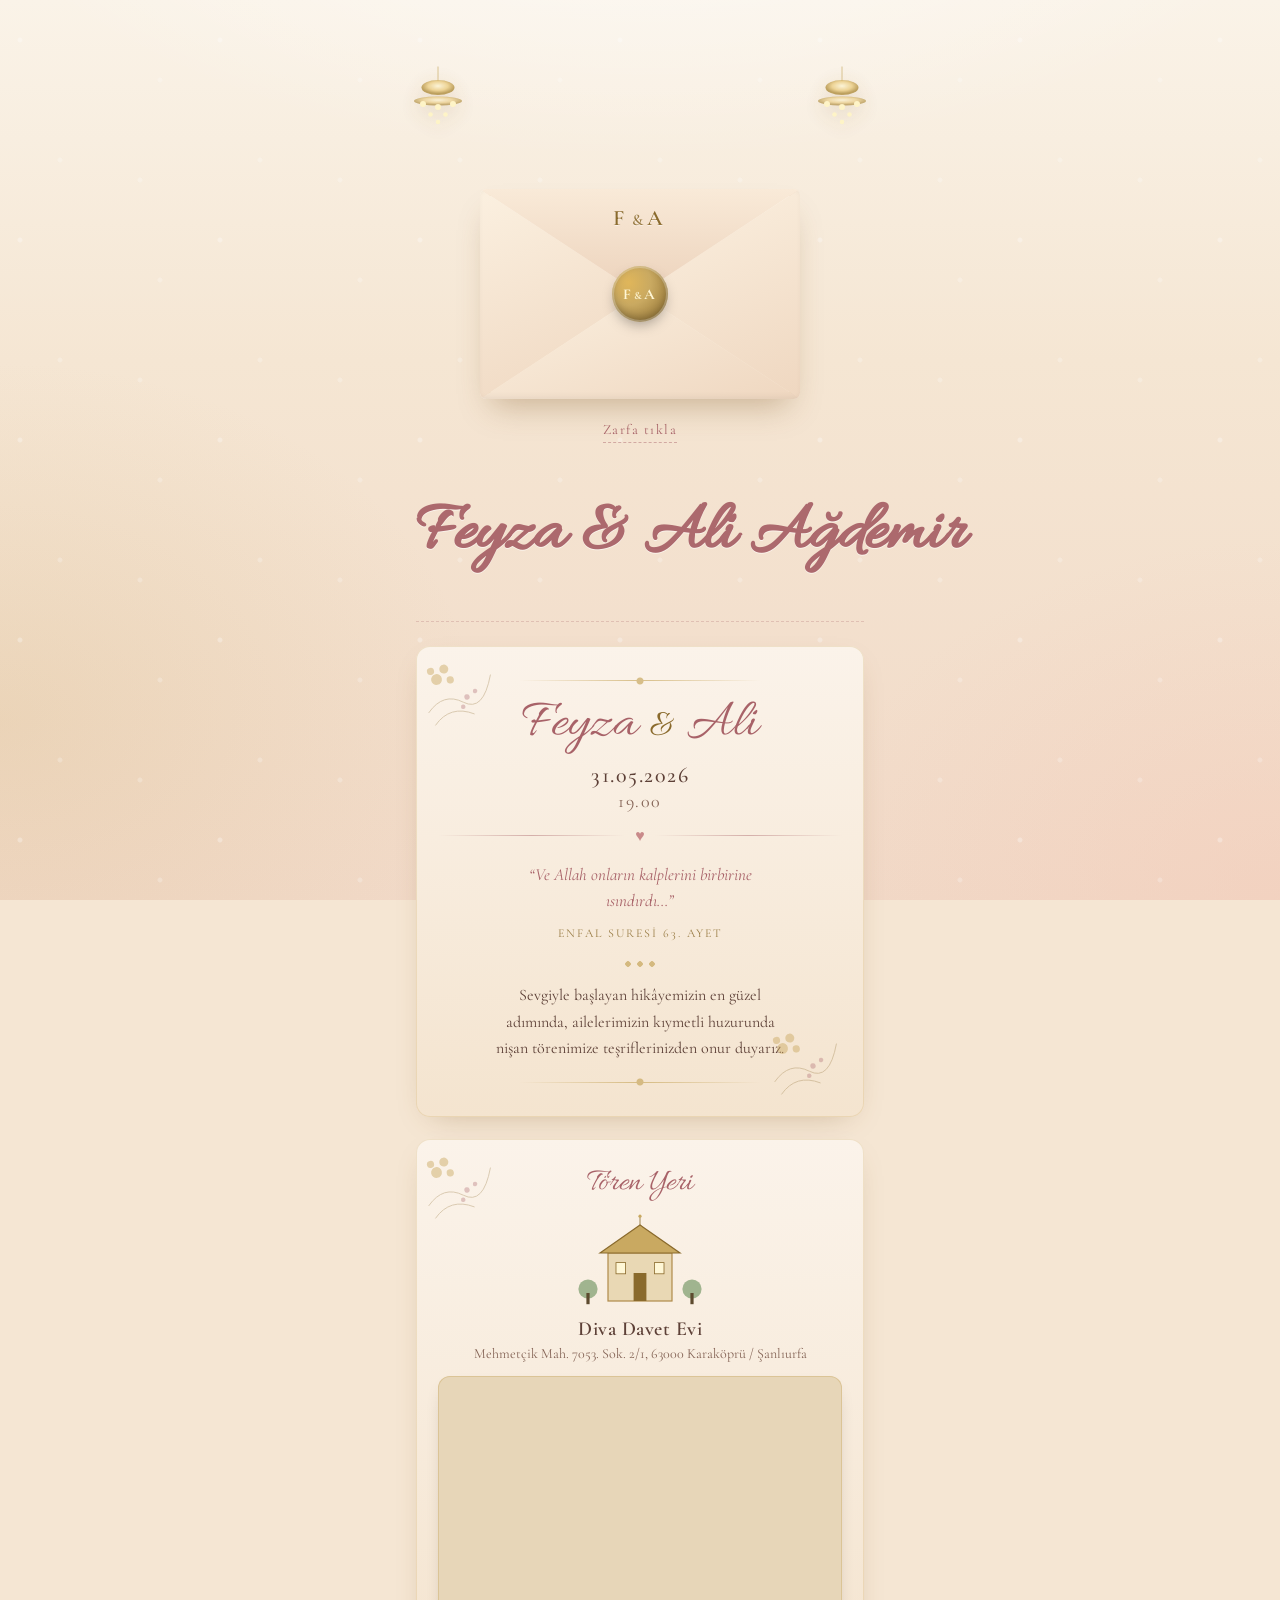
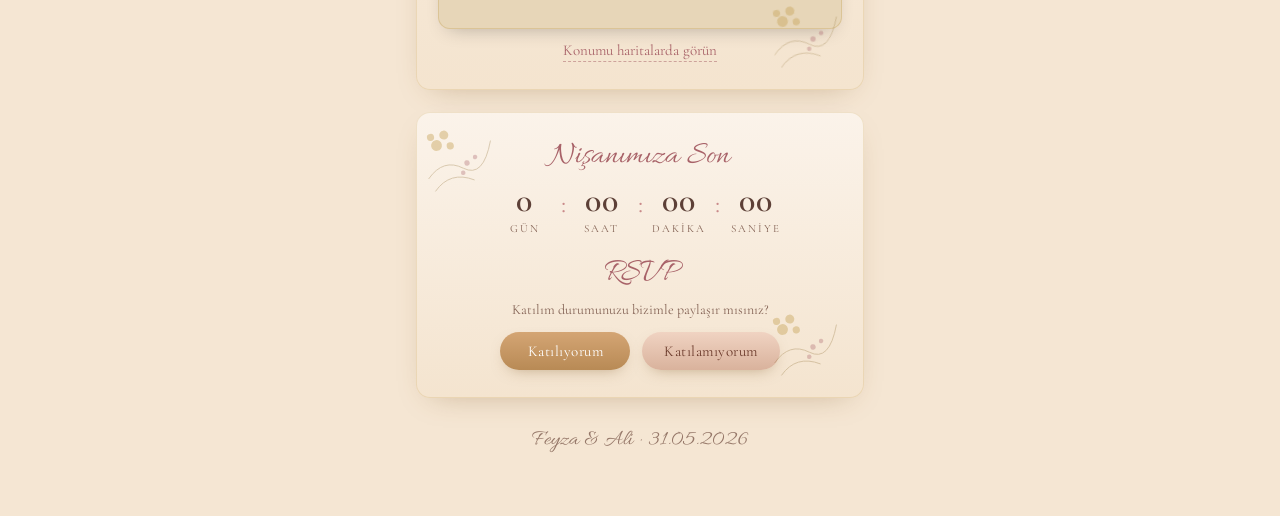
==== index.html @ dbc4ecef "Show days countdown without leading zeros" ====
<!DOCTYPE html>
<html lang="tr">
<head>
    <meta charset="UTF-8">
    <meta name="viewport" content="width=device-width, initial-scale=1.0, maximum-scale=1.0, user-scalable=no">
    <meta name="theme-color" content="#f4e4d4">
    <title>Feyza & Ali — Nişan Davetiyesi</title>
    <meta name="description" content="Feyza Ağdemir & Ali Ağdemir nişan törenine davetlisiniz.">

    <!-- Open Graph -->
    <meta property="og:title" content="Feyza & Ali — Nişan Davetiyesi">
    <meta property="og:description" content="Sevgiyle başlayan yolculuğumuzun ilk adımı için sizi de aramızda görmek isteriz.">
    <meta property="og:type" content="website">

    <!-- Google Fonts -->
    <link rel="preconnect" href="https://fonts.googleapis.com">
    <link rel="preconnect" href="https://fonts.gstatic.com" crossorigin>
    <link href="https://fonts.googleapis.com/css2?family=Allura&family=Great+Vibes&family=Cormorant+Garamond:wght@300;400;500;600;700&family=Playfair+Display:wght@400;500;600&display=swap" rel="stylesheet">

    <link rel="stylesheet" href="css/styles.css">
</head>
<body>

    <!-- Background music (mobil veri tasarrufu için sadece metadata) -->
    <audio id="bgMusic" loop preload="metadata" playsinline webkit-playsinline>
        <source src="assets/music.mp3" type="audio/mpeg">
    </audio>

    <!-- Üst dekoratif şerit -->
    <div class="top-chandeliers" aria-hidden="true">
        <div class="chandelier left">
            <svg viewBox="0 0 80 100" width="60" height="80">
                <defs>
                    <radialGradient id="cg1" cx="50%" cy="40%" r="50%">
                        <stop offset="0%" stop-color="#fff7d6"/>
                        <stop offset="60%" stop-color="#e9c97a"/>
                        <stop offset="100%" stop-color="#a8842f"/>
                    </radialGradient>
                </defs>
                <line x1="40" y1="0" x2="40" y2="20" stroke="#c9a961" stroke-width="1"/>
                <ellipse cx="40" cy="28" rx="22" ry="10" fill="url(#cg1)" opacity="0.85"/>
                <ellipse cx="40" cy="46" rx="32" ry="6" fill="url(#cg1)" opacity="0.7"/>
                <circle cx="20" cy="50" r="4" fill="#fff5c2"/>
                <circle cx="40" cy="54" r="4" fill="#fff5c2"/>
                <circle cx="60" cy="50" r="4" fill="#fff5c2"/>
                <circle cx="30" cy="64" r="3" fill="#fff5c2"/>
                <circle cx="50" cy="64" r="3" fill="#fff5c2"/>
                <circle cx="40" cy="74" r="3" fill="#fff5c2"/>
            </svg>
        </div>
        <div class="chandelier right">
            <svg viewBox="0 0 80 100" width="60" height="80">
                <use href="#" />
                <line x1="40" y1="0" x2="40" y2="20" stroke="#c9a961" stroke-width="1"/>
                <ellipse cx="40" cy="28" rx="22" ry="10" fill="url(#cg1)" opacity="0.85"/>
                <ellipse cx="40" cy="46" rx="32" ry="6" fill="url(#cg1)" opacity="0.7"/>
                <circle cx="20" cy="50" r="4" fill="#fff5c2"/>
                <circle cx="40" cy="54" r="4" fill="#fff5c2"/>
                <circle cx="60" cy="50" r="4" fill="#fff5c2"/>
                <circle cx="30" cy="64" r="3" fill="#fff5c2"/>
                <circle cx="50" cy="64" r="3" fill="#fff5c2"/>
                <circle cx="40" cy="74" r="3" fill="#fff5c2"/>
            </svg>
        </div>
    </div>

    <main class="pages">

        <!-- ====== SAYFA 1 ====== -->
        <section class="page page-1" id="page1">
            <div class="page1-inner">

                <div class="envelope-stage">
                    <div class="envelope" id="envelope">
                        <!-- Arka kart (içerik) -->
                        <div class="letter">
                            <div class="letter-content">
                                <p class="letter-small">— davetlisiniz —</p>
                                <h2 class="letter-names">Feyza<br><span class="amp">&amp;</span><br>Ali</h2>
                                <p class="letter-small">nişanlanıyoruz</p>
                            </div>
                        </div>

                        <!-- Zarf gövdesi -->
                        <div class="envelope-back"></div>
                        <div class="envelope-front-left"></div>
                        <div class="envelope-front-right"></div>
                        <div class="envelope-front-bottom"></div>

                        <!-- Üst kapak (açılan) -->
                        <div class="envelope-flap">
                            <div class="monogram">
                                <span class="initial">F</span>
                                <span class="amp-small">&amp;</span>
                                <span class="initial">A</span>
                            </div>
                        </div>

                        <!-- Mühür -->
                        <div class="wax-seal" id="waxSeal">
                            <span>F<small>&amp;</small>A</span>
                        </div>
                    </div>
                </div>

                <p class="hint" id="envelopeHint">Zarfa tıkla</p>

                <h1 class="hero-script">Feyza &amp; Ali Ağdemir</h1>
            </div>
        </section>

        <!-- ====== SAYFA 2 ====== -->
        <section class="page page-2" id="page2">
            <div class="page2-inner">

                <!-- Üst: Davet kartı -->
                <article class="card invite-card">
                    <div class="ornament top" aria-hidden="true"></div>
                    <h2 class="couple-names">Feyza <span class="amp-script">&amp;</span> Ali</h2>
                    <p class="event-date">31.05.2026</p>
                    <p class="event-time">19.00</p>

                    <div class="divider"><span>♥</span></div>

                    <p class="invite-text quote">
                        “Ve Allah onların kalplerini birbirine ısındırdı…”
                    </p>
                    <p class="ayet-ref">Enfal Suresi 63. Ayet</p>

                    <div class="mini-divider" aria-hidden="true"></div>

                    <p class="invite-text">
                        Sevgiyle başlayan hikâyemizin en güzel adımında,
                        ailelerimizin kıymetli huzurunda
                        nişan törenimize teşriflerinizden onur duyarız.
                    </p>
                    <div class="ornament bottom" aria-hidden="true"></div>
                </article>

                <!-- Tören Yeri -->
                <article class="card venue-card">
                    <h3 class="section-title">Tören Yeri</h3>
                    <div class="venue-illustration" aria-hidden="true">
                        <svg viewBox="0 0 200 120" width="160" height="100">
                            <rect x="60" y="50" width="80" height="60" fill="#e9d8b4" stroke="#b08a4a" stroke-width="1.5"/>
                            <polygon points="50,50 100,15 150,50" fill="#c9a961" stroke="#8a6a2c" stroke-width="1.5"/>
                            <rect x="92" y="75" width="16" height="35" fill="#8a6a2c"/>
                            <rect x="70" y="62" width="12" height="14" fill="#fff7d6" stroke="#8a6a2c"/>
                            <rect x="118" y="62" width="12" height="14" fill="#fff7d6" stroke="#8a6a2c"/>
                            <line x1="100" y1="15" x2="100" y2="5" stroke="#8a6a2c"/>
                            <circle cx="100" cy="4" r="2" fill="#c9a961"/>
                            <!-- yan ağaçlar -->
                            <circle cx="35" cy="95" r="12" fill="#7a9b6b" opacity="0.7"/>
                            <rect x="33" y="100" width="4" height="14" fill="#5d4a2e"/>
                            <circle cx="165" cy="95" r="12" fill="#7a9b6b" opacity="0.7"/>
                            <rect x="163" y="100" width="4" height="14" fill="#5d4a2e"/>
                        </svg>
                    </div>
                    <p class="venue-name">Diva Davet Evi</p>
                    <p class="venue-address">Mehmetçik Mah. 7053. Sok. 2/1, 63000 Karaköprü / Şanlıurfa</p>

                    <div class="map-wrap">
                        <iframe
                            id="venueMap"
                            src="https://www.google.com/maps?q=Diva+Davet+Evi%2C+Karak%C3%B6pr%C3%BC%2C+%C5%9Eanl%C4%B1urfa&output=embed"
                            loading="lazy"
                            referrerpolicy="no-referrer-when-downgrade"
                            title="Tören yeri haritası">
                        </iframe>
                    </div>

                    <a class="map-link" id="mapLink" href="https://www.google.com/maps?q=Diva+Davet+Evi%2C+Karak%C3%B6pr%C3%BC%2C+%C5%9Eanl%C4%B1urfa" target="_blank" rel="noopener">
                        Konumu haritalarda görün
                    </a>
                </article>

                <!-- Geri sayım + RSVP -->
                <article class="card countdown-card">
                    <h3 class="section-title">Nişanımıza Son</h3>
                    <div class="countdown" id="countdown" aria-live="polite">
                        <div class="cd-item"><span class="cd-num" id="cdDays">0</span><small>Gün</small></div>
                        <span class="cd-sep">:</span>
                        <div class="cd-item"><span class="cd-num" id="cdHours">00</span><small>Saat</small></div>
                        <span class="cd-sep">:</span>
                        <div class="cd-item"><span class="cd-num" id="cdMins">00</span><small>Dakika</small></div>
                        <span class="cd-sep">:</span>
                        <div class="cd-item"><span class="cd-num" id="cdSecs">00</span><small>Saniye</small></div>
                    </div>

                    <h3 class="section-title rsvp-title">RSVP</h3>
                    <p class="rsvp-sub">Katılım durumunuzu bizimle paylaşır mısınız?</p>
                    <div class="rsvp-buttons">
                        <button class="rsvp-btn yes" data-answer="yes">Katılıyorum</button>
                        <button class="rsvp-btn no" data-answer="no">Katılamıyorum</button>
                    </div>
                </article>

                <footer class="footer-credit">
                    <span>Feyza &amp; Ali · 31.05.2026</span>
                </footer>
            </div>
        </section>
    </main>

    <!-- RSVP modal -->
    <div class="modal-backdrop" id="rsvpModal" role="dialog" aria-modal="true" aria-hidden="true">
        <div class="modal">
            <button class="modal-close" id="modalClose" aria-label="Kapat">×</button>
            <h3 id="rsvpModalTitle">Katılım Bilgisi</h3>
            <p class="modal-sub" id="rsvpModalSub">Lütfen isim ve kişi sayısını yazınız.</p>
            <form id="rsvpForm">
                <label>
                    <span>Adınız Soyadınız</span>
                    <input type="text" id="rsvpName" required placeholder="Adınız Soyadınız" autocomplete="name">
                </label>
                <label id="rsvpCountLabel">
                    <span>Kişi Sayısı</span>
                    <input type="number" id="rsvpCount" min="1" max="10" value="1">
                </label>
                <label>
                    <span>Mesajınız (opsiyonel)</span>
                    <textarea id="rsvpMessage" rows="3" placeholder="Tebrik / mesaj"></textarea>
                </label>
                <button type="submit" class="rsvp-btn yes full">Gönder</button>
            </form>
            <p class="modal-info">Mesajınız WhatsApp üzerinden bize iletilecektir.</p>
        </div>
    </div>

    <script src="js/script.js"></script>
</body>
</html>
---- css/styles.css ----
/* ============================================================
   Feyza & Ali — Nişan Davetiyesi
   Renk paleti: krem / pembe / rose gold / koyu kahve
   ============================================================ */

:root {
    --bg-1: #f5e6d3;
    --bg-2: #faf3e8;
    --bg-3: #f4c9b7;
    --paper: #fbf3ea;
    --paper-2: #f0dccb;
    --rose: #c98a8a;
    --rose-dark: #a86268;
    --gold: #c9a961;
    --gold-dark: #8a6a2c;
    --ink: #5d4037;
    --ink-soft: #846355;
    --accent: #b76e79;

    --font-script: 'Allura', 'Great Vibes', cursive;
    --font-script-2: 'Great Vibes', cursive;
    --font-serif: 'Cormorant Garamond', 'Playfair Display', Georgia, serif;
}

* { box-sizing: border-box; }

html, body {
    margin: 0;
    padding: 0;
    font-family: var(--font-serif);
    color: var(--ink);
    background: var(--bg-1);
    -webkit-font-smoothing: antialiased;
    -webkit-tap-highlight-color: transparent;
    overflow-x: hidden;
}

body {
    min-height: 100vh;
    background:
        radial-gradient(1200px 600px at 50% -200px, rgba(255,255,255,0.7), transparent 60%),
        radial-gradient(800px 600px at 100% 100%, rgba(244,201,183,0.45), transparent 60%),
        radial-gradient(800px 600px at 0% 80%, rgba(201,169,97,0.18), transparent 60%),
        linear-gradient(180deg, #faf3e8 0%, #f5e6d3 40%, #f1d9c7 100%);
    background-attachment: fixed;
    position: relative;
}

/* Subtle floral overlay (CSS-only) */
body::before {
    content: "";
    position: fixed;
    inset: 0;
    pointer-events: none;
    background-image:
        radial-gradient(circle at 10% 20%, rgba(255,255,255,0.5) 0 2px, transparent 3px),
        radial-gradient(circle at 80% 40%, rgba(255,255,255,0.4) 0 2px, transparent 3px),
        radial-gradient(circle at 30% 80%, rgba(255,255,255,0.4) 0 2px, transparent 3px),
        radial-gradient(circle at 70% 90%, rgba(255,255,255,0.4) 0 2px, transparent 3px);
    background-size: 200px 200px;
    opacity: 0.6;
}

/* ===== Üst avizeler ===== */
.top-chandeliers {
    position: relative;
    z-index: 1;
    display: flex;
    justify-content: space-between;
    align-items: flex-start;
    padding: 64px 8px 0;
    max-width: 480px;
    margin: 0 auto;
    pointer-events: none;
}
.chandelier {
    opacity: 0.85;
    filter: drop-shadow(0 6px 10px rgba(150,110,50,0.25));
    animation: sway 6s ease-in-out infinite;
}
.chandelier.right { animation-delay: -3s; }
@keyframes sway {
    0%, 100% { transform: rotate(-2deg); }
    50% { transform: rotate(2deg); }
}

/* ===== Sayfa kapsayıcı (dikey akış) ===== */
.pages {
    position: relative;
    z-index: 2;
    max-width: 480px;
    margin: 0 auto;
    padding: 8px 16px 40px;
}

.page {
    display: block;
    animation: fadeIn 0.6s ease;
}

/* Sayfa 1 — doğal yükseklik, alttan biraz boşluk */
.page-1 {
    padding-bottom: 40px;
}

/* İki sayfa arasına ince bir ayraç */
.page-2 {
    border-top: 1px dashed rgba(168, 98, 104, 0.25);
    padding-top: 18px;
    margin-top: 8px;
}

@keyframes fadeIn {
    from { opacity: 0; transform: translateY(8px); }
    to   { opacity: 1; transform: translateY(0); }
}

/* Yumuşak scroll davranışı */
html { scroll-behavior: smooth; }

/* ===== Sayfa 1 ===== */
.page1-inner {
    text-align: center;
    padding-top: 14px;
}

.envelope-stage {
    perspective: 1200px;
    display: flex;
    justify-content: center;
    margin: 18px 0 8px;
}

.envelope {
    --w: 280px;
    --h: 180px;
    position: relative;
    width: var(--w);
    height: var(--h);
    cursor: pointer;
    transform-style: preserve-3d;
    transition: transform 0.6s cubic-bezier(.22,1,.36,1);
}

.envelope.opened { transform: translateY(-12px); }

/* Arka gövde */
.envelope-back {
    position: absolute;
    inset: 0;
    background: linear-gradient(160deg, #f7e5d3 0%, #ecd1ba 100%);
    border-radius: 6px;
    box-shadow:
        inset 0 0 0 1px rgba(255,255,255,0.5),
        0 18px 30px -12px rgba(120,80,30,0.35);
}

/* Yan kapaklar */
.envelope-front-left,
.envelope-front-right,
.envelope-front-bottom {
    position: absolute;
    background: linear-gradient(160deg, #fbf0e0, #efd7c0);
    z-index: 4;
}
.envelope-front-left {
    inset: 0 50% 0 0;
    clip-path: polygon(0 0, 100% 50%, 0 100%);
    border-radius: 6px 0 0 6px;
    box-shadow: inset -2px 0 6px rgba(0,0,0,0.06);
}
.envelope-front-right {
    inset: 0 0 0 50%;
    clip-path: polygon(100% 0, 0 50%, 100% 100%);
    border-radius: 0 6px 6px 0;
    box-shadow: inset 2px 0 6px rgba(0,0,0,0.06);
}
.envelope-front-bottom {
    inset: 50% 0 0 0;
    clip-path: polygon(0 100%, 50% 0, 100% 100%);
    border-radius: 0 0 6px 6px;
    box-shadow: inset 0 -2px 6px rgba(0,0,0,0.06);
}

/* Üst kapak (açılan) */
.envelope-flap {
    position: absolute;
    inset: 0 0 50% 0;
    background: linear-gradient(180deg, #f9ead8, #ecd2bb);
    clip-path: polygon(0 0, 100% 0, 50% 100%);
    transform-origin: top center;
    transform: rotateX(0deg);
    transition: transform 0.9s cubic-bezier(.22,1,.36,1);
    z-index: 6;
    border-radius: 6px 6px 0 0;
    display: flex;
    align-items: flex-start;
    justify-content: center;
    padding-top: 18px;
    box-shadow: inset 0 -1px 0 rgba(180,140,80,0.25);
}
.envelope.opened .envelope-flap {
    transform: rotateX(-180deg);
    z-index: 1;
}

.monogram {
    font-family: var(--font-serif);
    font-weight: 600;
    font-size: 22px;
    letter-spacing: 4px;
    text-transform: uppercase;
    color: var(--gold-dark);
    line-height: 1;
    display: inline-flex;
    align-items: baseline;
    gap: 2px;
    text-shadow: 0 1px 0 rgba(255,255,255,0.6);
}
.monogram .amp-small {
    font-size: 16px;
    letter-spacing: 0;
    opacity: 0.85;
    margin: 0 2px;
}

/* Mühür */
.wax-seal {
    position: absolute;
    left: 50%;
    top: 50%;
    width: 56px;
    height: 56px;
    border-radius: 50%;
    background: radial-gradient(circle at 30% 30%, #e0b65a 0%, #c9a961 40%, #8a6a2c 100%);
    box-shadow:
        inset 0 0 0 2px rgba(255,255,255,0.25),
        inset 0 -4px 8px rgba(0,0,0,0.25),
        0 6px 14px -4px rgba(0,0,0,0.35);
    transform: translate(-50%, -50%);
    display: grid;
    place-items: center;
    color: #fff7d6;
    font-family: var(--font-serif);
    font-weight: 700;
    font-size: 15px;
    letter-spacing: 1.5px;
    text-transform: uppercase;
    z-index: 7;
    transition: transform 0.5s ease, opacity 0.5s ease;
    pointer-events: none;
}
.wax-seal small { font-size: 11px; opacity: 0.85; margin: 0 1px; }
.envelope.opened .wax-seal {
    transform: translate(-50%, -50%) scale(0.6);
    opacity: 0;
}

/* İçerikteki mektup */
.letter {
    position: absolute;
    inset: 6px;
    background: linear-gradient(180deg, #fffaf2, #f6e7d4);
    border-radius: 4px;
    box-shadow: inset 0 0 0 1px rgba(201,169,97,0.4), 0 1px 0 rgba(0,0,0,0.04);
    z-index: 2;
    display: flex;
    align-items: center;
    justify-content: center;
    transition: transform 0.9s cubic-bezier(.22,1,.36,1) 0.2s;
}
.envelope.opened .letter {
    transform: translateY(-44px) scale(1.02);
    z-index: 5;
}
.letter-content { text-align: center; padding: 14px 18px; }
.letter-small {
    font-family: var(--font-serif);
    color: var(--ink-soft);
    font-size: 12px;
    letter-spacing: 2px;
    text-transform: lowercase;
    margin: 4px 0;
}
.letter-names {
    font-family: var(--font-script);
    color: var(--rose-dark);
    font-size: 30px;
    margin: 6px 0;
    line-height: 0.9;
}
.letter-names .amp { font-size: 22px; color: var(--gold-dark); }

/* Hint */
.hint {
    margin: 14px 0 6px;
    font-family: var(--font-serif);
    color: var(--rose-dark);
    letter-spacing: 1.5px;
    font-size: 14px;
    border-bottom: 1px dashed rgba(168,98,104,0.45);
    display: inline-block;
    padding-bottom: 4px;
    animation: bob 2.2s ease-in-out infinite;
}
@keyframes bob {
    0%, 100% { transform: translateY(0); opacity: 0.95; }
    50% { transform: translateY(-3px); opacity: 1; }
}

.hero-script {
    font-family: var(--font-script);
    color: var(--rose-dark);
    font-size: 54px;
    margin: 50px 0 0;
    line-height: 1.05;
    opacity: 0.95;
    text-shadow: 0 1px 0 rgba(255,255,255,0.6);
    white-space: nowrap;
}

/* ===== Sayfa 2 ===== */
.page2-inner {
    padding-top: 6px;
    display: flex;
    flex-direction: column;
    gap: 22px;
}

.card {
    background: linear-gradient(180deg, var(--paper) 0%, #f4e4cf 100%);
    border-radius: 14px;
    padding: 28px 22px;
    text-align: center;
    box-shadow:
        0 10px 30px -16px rgba(120,80,30,0.4),
        inset 0 0 0 1px rgba(201,169,97,0.25);
    position: relative;
    overflow: hidden;
}

/* Çiçek/dal süslemeleri (CSS) */
.card::before,
.card::after {
    content: "";
    position: absolute;
    width: 90px;
    height: 90px;
    background-repeat: no-repeat;
    background-size: contain;
    opacity: 0.55;
    pointer-events: none;
}
.card::before {
    top: 6px; left: 6px;
    background-image: url("data:image/svg+xml;utf8,<svg xmlns='http://www.w3.org/2000/svg' viewBox='0 0 100 100'><g fill='%23c9a961' opacity='0.85'><circle cx='20' cy='25' r='6'/><circle cx='30' cy='15' r='5'/><circle cx='35' cy='28' r='4'/><circle cx='15' cy='15' r='4'/></g><g stroke='%238a6a2c' stroke-width='1' fill='none' opacity='0.55'><path d='M5 60 Q 25 40 45 55 T 80 30'/><path d='M10 75 Q 30 55 55 70'/></g><g fill='%23a86268' opacity='0.6'><circle cx='50' cy='50' r='3'/><circle cx='60' cy='45' r='2.5'/><circle cx='44' cy='60' r='2.5'/></g></svg>");
    transform: rotate(-10deg);
}
.card::after {
    bottom: 6px; right: 6px;
    background-image: url("data:image/svg+xml;utf8,<svg xmlns='http://www.w3.org/2000/svg' viewBox='0 0 100 100'><g fill='%23c9a961' opacity='0.85'><circle cx='80' cy='75' r='6'/><circle cx='70' cy='85' r='5'/><circle cx='65' cy='72' r='4'/><circle cx='85' cy='85' r='4'/></g><g stroke='%238a6a2c' stroke-width='1' fill='none' opacity='0.55'><path d='M95 40 Q 75 60 55 45 T 20 70'/><path d='M90 25 Q 70 45 45 30'/></g><g fill='%23a86268' opacity='0.6'><circle cx='50' cy='50' r='3'/><circle cx='40' cy='55' r='2.5'/><circle cx='56' cy='40' r='2.5'/></g></svg>");
    transform: rotate(170deg);
}

.ornament {
    width: 60%;
    height: 14px;
    margin: 0 auto 10px;
    background:
        radial-gradient(circle at 50% 50%, var(--gold) 0 3px, transparent 4px),
        linear-gradient(90deg, transparent, var(--gold) 50%, transparent);
    background-size: 100% 100%, 100% 1px;
    background-repeat: no-repeat;
    background-position: center, center;
    opacity: 0.7;
}
.ornament.bottom { margin: 14px auto 0; }

.couple-names {
    font-family: var(--font-script);
    color: var(--rose-dark);
    font-size: 46px;
    line-height: 1;
    margin: 4px 0 10px;
    font-weight: 400;
}
.couple-names .amp-script {
    color: var(--gold-dark);
    font-size: 38px;
}

.event-date {
    font-family: var(--font-serif);
    font-size: 22px;
    font-weight: 500;
    color: var(--ink);
    margin: 6px 0 0;
    letter-spacing: 1.5px;
}
.event-time {
    font-family: var(--font-serif);
    font-size: 18px;
    color: var(--ink-soft);
    margin: 2px 0 8px;
    letter-spacing: 1.5px;
}

.divider {
    display: flex;
    align-items: center;
    gap: 10px;
    margin: 14px auto;
    color: var(--rose);
}
.divider::before, .divider::after {
    content: "";
    flex: 1;
    height: 1px;
    background: linear-gradient(90deg, transparent, rgba(168,98,104,0.45), transparent);
}

.invite-text {
    font-family: var(--font-serif);
    font-size: 16px;
    color: var(--ink);
    line-height: 1.65;
    margin: 12px auto;
    max-width: 38ch;
}
.invite-text.quote {
    font-style: italic;
    color: var(--rose-dark);
    margin-top: 16px;
    font-size: 17px;
    line-height: 1.55;
}

.ayet-ref {
    font-family: var(--font-serif);
    font-size: 12px;
    letter-spacing: 2px;
    text-transform: uppercase;
    color: var(--gold-dark);
    margin: 2px 0 0;
    opacity: 0.85;
}

.mini-divider {
    width: 36px;
    height: 12px;
    margin: 18px auto 8px;
    background:
        radial-gradient(circle at 50% 50%, var(--gold) 0 2.5px, transparent 3px);
    background-size: 12px 12px;
    background-repeat: repeat-x;
    background-position: center;
    opacity: 0.75;
}

/* Geri sayım */
.section-title {
    font-family: var(--font-script);
    color: var(--rose-dark);
    font-weight: 400;
    font-size: 32px;
    margin: 0 0 12px;
    line-height: 1;
}

.countdown {
    display: flex;
    justify-content: center;
    align-items: flex-end;
    gap: 4px;
    margin: 6px 0 6px;
    color: var(--gold-dark);
}
.cd-item {
    display: flex;
    flex-direction: column;
    align-items: center;
    min-width: 52px;
}
.cd-num {
    font-family: var(--font-serif);
    font-weight: 600;
    font-size: 30px;
    line-height: 1;
    letter-spacing: 1px;
    color: var(--ink);
}
.cd-item small {
    margin-top: 4px;
    font-size: 11px;
    letter-spacing: 2px;
    color: var(--ink-soft);
    text-transform: uppercase;
}
.cd-sep {
    font-family: var(--font-serif);
    font-size: 26px;
    color: var(--rose);
    padding-bottom: 16px;
}

/* RSVP */
.rsvp-title { margin-top: 22px; }
.rsvp-sub { font-size: 14px; color: var(--ink-soft); margin: 0 0 14px; }

.rsvp-buttons {
    display: flex;
    gap: 12px;
    justify-content: center;
    flex-wrap: wrap;
    margin-top: 6px;
}
.rsvp-btn {
    border: 0;
    padding: 10px 22px;
    border-radius: 999px;
    font-family: var(--font-serif);
    font-size: 15px;
    letter-spacing: 0.5px;
    cursor: pointer;
    box-shadow: 0 6px 16px -8px rgba(120,80,30,0.5);
    transition: transform 0.15s, box-shadow 0.15s, filter 0.2s;
    min-width: 130px;
}
.rsvp-btn.yes {
    background: linear-gradient(180deg, #d4a574, #b88a55);
    color: #fff;
}
.rsvp-btn.no {
    background: linear-gradient(180deg, #f0d3c2, #d9b29c);
    color: #6b3a2b;
}
.rsvp-btn:hover { transform: translateY(-1px); filter: brightness(1.03); }
.rsvp-btn:active { transform: translateY(0); }
.rsvp-btn.full { width: 100%; padding: 12px 16px; }

/* Venue */
.venue-illustration {
    margin: 4px auto 6px;
    line-height: 0;
}
.venue-name {
    font-family: var(--font-serif);
    font-size: 20px;
    font-weight: 600;
    color: var(--ink);
    margin: 6px 0 4px;
    letter-spacing: 0.5px;
}
.venue-address {
    font-size: 14px;
    color: var(--ink-soft);
    margin: 0 0 14px;
}

.map-wrap {
    position: relative;
    width: 100%;
    border-radius: 12px;
    overflow: hidden;
    box-shadow: 0 8px 20px -10px rgba(0,0,0,0.3), inset 0 0 0 1px rgba(201,169,97,0.4);
    aspect-ratio: 16 / 10;
    background: #e7d6b8;
}
.map-wrap iframe {
    width: 100%;
    height: 100%;
    border: 0;
    display: block;
}

.map-link {
    display: inline-block;
    margin-top: 12px;
    font-family: var(--font-serif);
    color: var(--rose-dark);
    text-decoration: none;
    border-bottom: 1px dashed rgba(168,98,104,0.5);
    padding-bottom: 2px;
    font-size: 15px;
}
.map-link:hover { color: var(--accent); }

.footer-credit {
    text-align: center;
    color: var(--ink-soft);
    font-family: var(--font-script);
    font-size: 22px;
    padding: 6px 0 22px;
    opacity: 0.85;
}

/* ===== Modal ===== */
.modal-backdrop {
    position: fixed;
    inset: 0;
    background: rgba(40, 25, 15, 0.55);
    backdrop-filter: blur(4px);
    display: none;
    align-items: center;
    justify-content: center;
    z-index: 100;
    padding: 16px;
}
.modal-backdrop.show { display: flex; animation: fadeIn 0.25s ease; }

.modal {
    width: 100%;
    max-width: 360px;
    background: linear-gradient(180deg, #fffaf2, #f6e7d4);
    border-radius: 16px;
    padding: 24px 22px 22px;
    box-shadow: 0 20px 50px -20px rgba(0,0,0,0.5);
    position: relative;
    text-align: center;
}
.modal h3 {
    font-family: var(--font-script);
    color: var(--rose-dark);
    font-weight: 400;
    font-size: 32px;
    margin: 0 0 4px;
}
.modal-sub { font-size: 14px; color: var(--ink-soft); margin: 0 0 16px; }
.modal-close {
    position: absolute;
    top: 8px; right: 12px;
    background: transparent;
    border: 0;
    font-size: 26px;
    color: var(--ink-soft);
    cursor: pointer;
    line-height: 1;
    padding: 4px 8px;
}

.modal form label {
    display: block;
    text-align: left;
    margin-bottom: 12px;
    font-size: 13px;
    color: var(--ink-soft);
    letter-spacing: 0.4px;
}
.modal form label span {
    display: block;
    margin-bottom: 4px;
}
.modal form input,
.modal form textarea {
    width: 100%;
    border: 1px solid rgba(201,169,97,0.5);
    background: #fffdf8;
    border-radius: 10px;
    padding: 10px 12px;
    font-family: var(--font-serif);
    font-size: 15px;
    color: var(--ink);
    outline: none;
    transition: border-color 0.15s, box-shadow 0.15s;
}
.modal form input:focus,
.modal form textarea:focus {
    border-color: var(--rose);
    box-shadow: 0 0 0 3px rgba(201,138,138,0.2);
}
.modal-info { font-size: 12px; color: var(--ink-soft); margin: 10px 0 0; opacity: 0.8; }

/* ===== Toast ===== */
.toast {
    position: fixed;
    left: 50%;
    bottom: 24px;
    transform: translateX(-50%) translateY(20px);
    background: rgba(40,25,15,0.9);
    color: #fff7e8;
    font-family: var(--font-serif);
    font-size: 14px;
    padding: 10px 18px;
    border-radius: 999px;
    opacity: 0;
    transition: opacity 0.25s, transform 0.25s;
    z-index: 200;
    pointer-events: none;
}
.toast.show {
    opacity: 1;
    transform: translateX(-50%) translateY(0);
}

/* ===== Confetti (kalp yağmuru) ===== */
.heart-rain {
    position: fixed;
    inset: 0;
    pointer-events: none;
    overflow: hidden;
    z-index: 90;
}
.heart-rain .heart {
    position: absolute;
    top: -10vh;
    font-size: 18px;
    color: var(--rose);
    animation: fall linear forwards;
    opacity: 0.85;
}
@keyframes fall {
    0% { transform: translateY(0) rotate(0); opacity: 0; }
    10% { opacity: 1; }
    100% { transform: translateY(110vh) rotate(360deg); opacity: 0.9; }
}

/* ===== Responsive ===== */
@media (min-width: 600px) {
    .envelope { --w: 320px; --h: 210px; }
    .hero-script { font-size: 70px; }
    .couple-names { font-size: 54px; }
    .cd-num { font-size: 34px; }
    .cd-item { min-width: 64px; }
}

@media (max-width: 360px) {
    .envelope { --w: 240px; --h: 160px; }
    .hero-script { font-size: 40px; }
    .couple-names { font-size: 40px; }
    .cd-num { font-size: 24px; }
    .cd-item { min-width: 44px; }
    .invite-text { font-size: 15px; }
    .card { padding: 22px 16px; }
}

@media (prefers-reduced-motion: reduce) {
    *, *::before, *::after {
        animation-duration: 0.001ms !important;
        transition-duration: 0.001ms !important;
    }
}
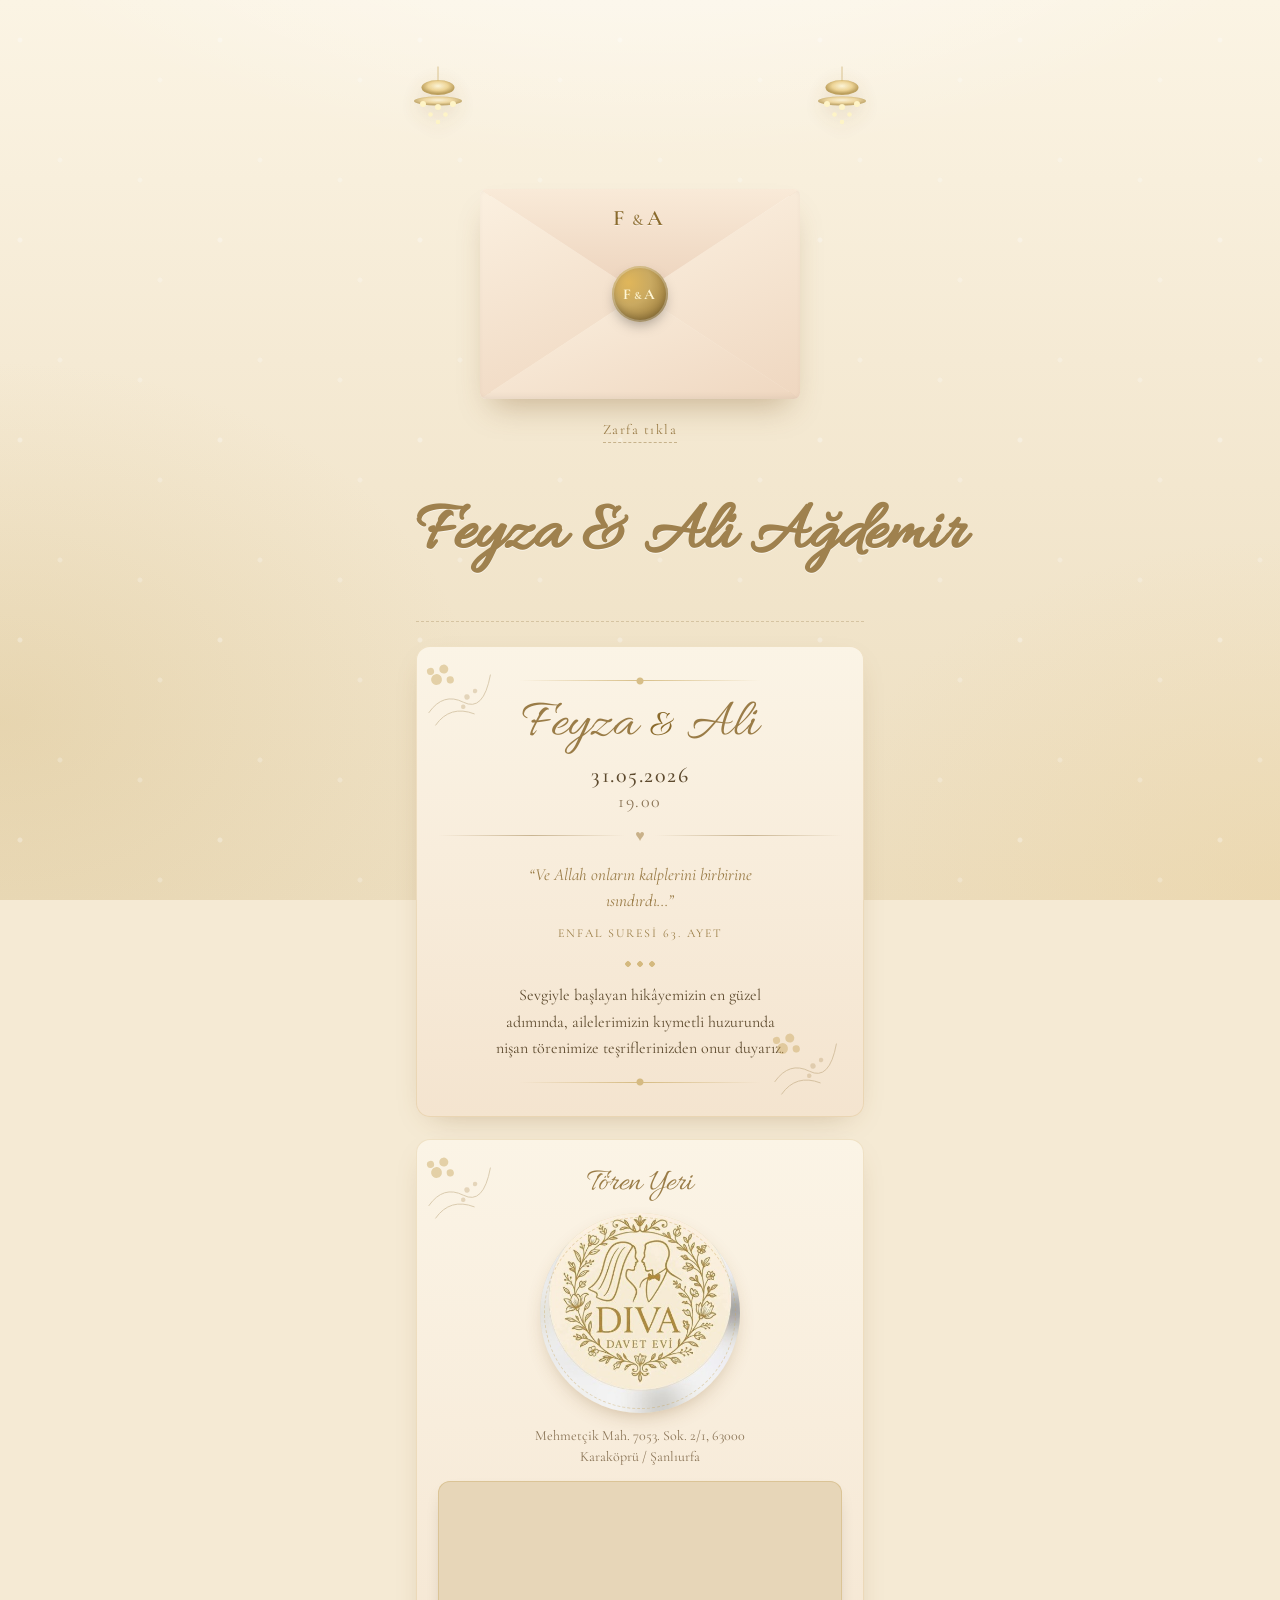
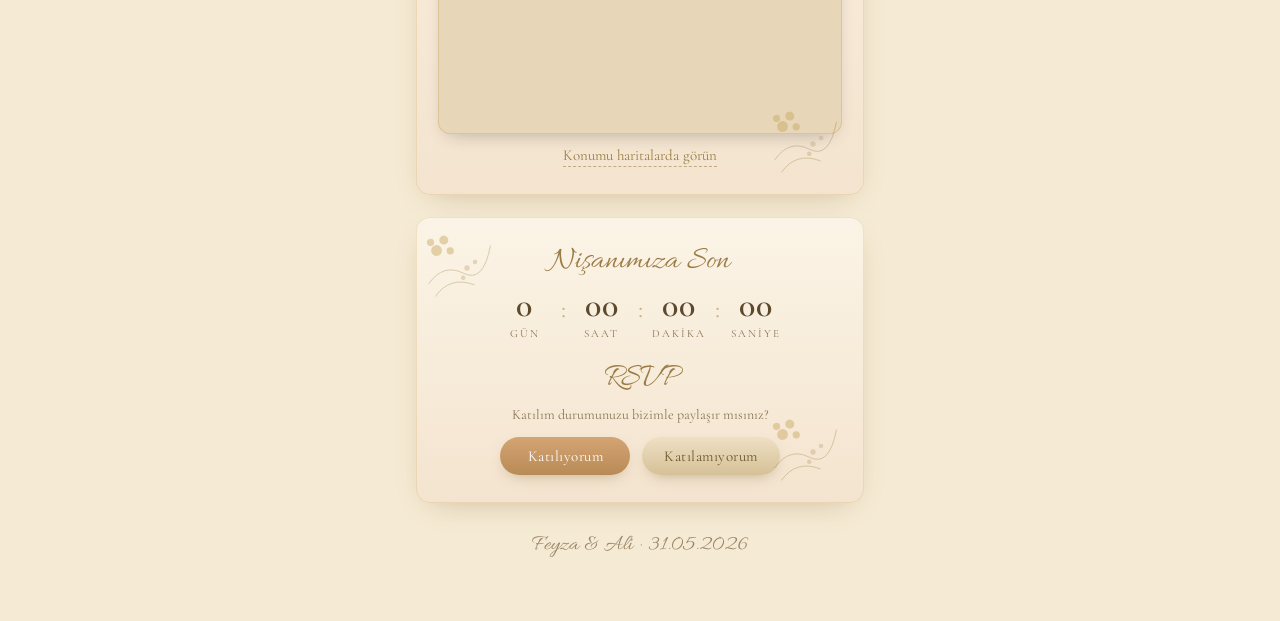
==== commit 83b00af6: "Add Diva Davet Evi circular logo to venue card (above map)" ====
--- a/index.html
+++ b/index.html
@@ -140,23 +140,11 @@
                 <!-- Tören Yeri -->
                 <article class="card venue-card">
                     <h3 class="section-title">Tören Yeri</h3>
-                    <div class="venue-illustration" aria-hidden="true">
-                        <svg viewBox="0 0 200 120" width="160" height="100">
-                            <rect x="60" y="50" width="80" height="60" fill="#e9d8b4" stroke="#b08a4a" stroke-width="1.5"/>
-                            <polygon points="50,50 100,15 150,50" fill="#c9a961" stroke="#8a6a2c" stroke-width="1.5"/>
-                            <rect x="92" y="75" width="16" height="35" fill="#8a6a2c"/>
-                            <rect x="70" y="62" width="12" height="14" fill="#fff7d6" stroke="#8a6a2c"/>
-                            <rect x="118" y="62" width="12" height="14" fill="#fff7d6" stroke="#8a6a2c"/>
-                            <line x1="100" y1="15" x2="100" y2="5" stroke="#8a6a2c"/>
-                            <circle cx="100" cy="4" r="2" fill="#c9a961"/>
-                            <!-- yan ağaçlar -->
-                            <circle cx="35" cy="95" r="12" fill="#7a9b6b" opacity="0.7"/>
-                            <rect x="33" y="100" width="4" height="14" fill="#5d4a2e"/>
-                            <circle cx="165" cy="95" r="12" fill="#7a9b6b" opacity="0.7"/>
-                            <rect x="163" y="100" width="4" height="14" fill="#5d4a2e"/>
-                        </svg>
-                    </div>
-                    <p class="venue-name">Diva Davet Evi</p>
+
+                    <div class="venue-logo">
+                        <img src="assets/diva-logo.png" alt="Diva Davet Evi logosu" loading="lazy">
+                    </div>
+
                     <p class="venue-address">Mehmetçik Mah. 7053. Sok. 2/1, 63000 Karaköprü / Şanlıurfa</p>
 
                     <div class="map-wrap">
--- a/css/styles.css
+++ b/css/styles.css
@@ -4,18 +4,21 @@
    ============================================================ */
 
 :root {
-    --bg-1: #f5e6d3;
-    --bg-2: #faf3e8;
-    --bg-3: #f4c9b7;
-    --paper: #fbf3ea;
-    --paper-2: #f0dccb;
-    --rose: #c98a8a;
-    --rose-dark: #a86268;
+    /* Krem paleti */
+    --bg-1: #f5ead4;
+    --bg-2: #faf3e2;
+    --bg-3: #ecddbe;
+    --paper: #fbf4e6;
+    --paper-2: #efe0c4;
+
+    /* Vurgu — pembe tonlar kaldırıldı, krem & altın */
+    --rose: #c9b189;
+    --rose-dark: #9a7c47;
     --gold: #c9a961;
     --gold-dark: #8a6a2c;
-    --ink: #5d4037;
-    --ink-soft: #846355;
-    --accent: #b76e79;
+    --ink: #5d4a2e;
+    --ink-soft: #8a7456;
+    --accent: #b89865;
 
     --font-script: 'Allura', 'Great Vibes', cursive;
     --font-script-2: 'Great Vibes', cursive;
@@ -39,9 +42,9 @@
     min-height: 100vh;
     background:
         radial-gradient(1200px 600px at 50% -200px, rgba(255,255,255,0.7), transparent 60%),
-        radial-gradient(800px 600px at 100% 100%, rgba(244,201,183,0.45), transparent 60%),
-        radial-gradient(800px 600px at 0% 80%, rgba(201,169,97,0.18), transparent 60%),
-        linear-gradient(180deg, #faf3e8 0%, #f5e6d3 40%, #f1d9c7 100%);
+        radial-gradient(800px 600px at 100% 100%, rgba(235,210,160,0.45), transparent 60%),
+        radial-gradient(800px 600px at 0% 80%, rgba(201,169,97,0.22), transparent 60%),
+        linear-gradient(180deg, #fbf4e4 0%, #f5ead4 40%, #ecddbe 100%);
     background-attachment: fixed;
     position: relative;
 }
@@ -105,7 +108,7 @@
 
 /* İki sayfa arasına ince bir ayraç */
 .page-2 {
-    border-top: 1px dashed rgba(168, 98, 104, 0.25);
+    border-top: 1px dashed rgba(154, 124, 71, 0.30);
     padding-top: 18px;
     margin-top: 8px;
 }
@@ -298,7 +301,7 @@
     color: var(--rose-dark);
     letter-spacing: 1.5px;
     font-size: 14px;
-    border-bottom: 1px dashed rgba(168,98,104,0.45);
+    border-bottom: 1px dashed rgba(154,124,71,0.5);
     display: inline-block;
     padding-bottom: 4px;
     animation: bob 2.2s ease-in-out infinite;
@@ -353,12 +356,12 @@
 }
 .card::before {
     top: 6px; left: 6px;
-    background-image: url("data:image/svg+xml;utf8,<svg xmlns='http://www.w3.org/2000/svg' viewBox='0 0 100 100'><g fill='%23c9a961' opacity='0.85'><circle cx='20' cy='25' r='6'/><circle cx='30' cy='15' r='5'/><circle cx='35' cy='28' r='4'/><circle cx='15' cy='15' r='4'/></g><g stroke='%238a6a2c' stroke-width='1' fill='none' opacity='0.55'><path d='M5 60 Q 25 40 45 55 T 80 30'/><path d='M10 75 Q 30 55 55 70'/></g><g fill='%23a86268' opacity='0.6'><circle cx='50' cy='50' r='3'/><circle cx='60' cy='45' r='2.5'/><circle cx='44' cy='60' r='2.5'/></g></svg>");
+    background-image: url("data:image/svg+xml;utf8,<svg xmlns='http://www.w3.org/2000/svg' viewBox='0 0 100 100'><g fill='%23c9a961' opacity='0.85'><circle cx='20' cy='25' r='6'/><circle cx='30' cy='15' r='5'/><circle cx='35' cy='28' r='4'/><circle cx='15' cy='15' r='4'/></g><g stroke='%238a6a2c' stroke-width='1' fill='none' opacity='0.55'><path d='M5 60 Q 25 40 45 55 T 80 30'/><path d='M10 75 Q 30 55 55 70'/></g><g fill='%23b89865' opacity='0.6'><circle cx='50' cy='50' r='3'/><circle cx='60' cy='45' r='2.5'/><circle cx='44' cy='60' r='2.5'/></g></svg>");
     transform: rotate(-10deg);
 }
 .card::after {
     bottom: 6px; right: 6px;
-    background-image: url("data:image/svg+xml;utf8,<svg xmlns='http://www.w3.org/2000/svg' viewBox='0 0 100 100'><g fill='%23c9a961' opacity='0.85'><circle cx='80' cy='75' r='6'/><circle cx='70' cy='85' r='5'/><circle cx='65' cy='72' r='4'/><circle cx='85' cy='85' r='4'/></g><g stroke='%238a6a2c' stroke-width='1' fill='none' opacity='0.55'><path d='M95 40 Q 75 60 55 45 T 20 70'/><path d='M90 25 Q 70 45 45 30'/></g><g fill='%23a86268' opacity='0.6'><circle cx='50' cy='50' r='3'/><circle cx='40' cy='55' r='2.5'/><circle cx='56' cy='40' r='2.5'/></g></svg>");
+    background-image: url("data:image/svg+xml;utf8,<svg xmlns='http://www.w3.org/2000/svg' viewBox='0 0 100 100'><g fill='%23c9a961' opacity='0.85'><circle cx='80' cy='75' r='6'/><circle cx='70' cy='85' r='5'/><circle cx='65' cy='72' r='4'/><circle cx='85' cy='85' r='4'/></g><g stroke='%238a6a2c' stroke-width='1' fill='none' opacity='0.55'><path d='M95 40 Q 75 60 55 45 T 20 70'/><path d='M90 25 Q 70 45 45 30'/></g><g fill='%23b89865' opacity='0.6'><circle cx='50' cy='50' r='3'/><circle cx='40' cy='55' r='2.5'/><circle cx='56' cy='40' r='2.5'/></g></svg>");
     transform: rotate(170deg);
 }
 
@@ -416,7 +419,7 @@
     content: "";
     flex: 1;
     height: 1px;
-    background: linear-gradient(90deg, transparent, rgba(168,98,104,0.45), transparent);
+    background: linear-gradient(90deg, transparent, rgba(154,124,71,0.5), transparent);
 }
 
 .invite-text {
@@ -531,30 +534,52 @@
     color: #fff;
 }
 .rsvp-btn.no {
-    background: linear-gradient(180deg, #f0d3c2, #d9b29c);
-    color: #6b3a2b;
+    background: linear-gradient(180deg, #efe0c4, #d5c197);
+    color: #6b552b;
 }
 .rsvp-btn:hover { transform: translateY(-1px); filter: brightness(1.03); }
 .rsvp-btn:active { transform: translateY(0); }
 .rsvp-btn.full { width: 100%; padding: 12px 16px; }
 
 /* Venue */
-.venue-illustration {
-    margin: 4px auto 6px;
-    line-height: 0;
-}
-.venue-name {
-    font-family: var(--font-serif);
-    font-size: 20px;
-    font-weight: 600;
-    color: var(--ink);
-    margin: 6px 0 4px;
-    letter-spacing: 0.5px;
+.venue-logo {
+    width: 170px;
+    height: 170px;
+    margin: 14px auto 12px;
+    border-radius: 50%;
+    overflow: hidden;
+    background: #fbf4e6;
+    box-shadow:
+        0 8px 22px -10px rgba(120, 80, 30, 0.45),
+        inset 0 0 0 1px rgba(201, 169, 97, 0.35);
+    position: relative;
+}
+.venue-logo::after {
+    content: "";
+    position: absolute;
+    inset: 4px;
+    border-radius: 50%;
+    border: 1px dashed rgba(201, 169, 97, 0.4);
+    pointer-events: none;
+}
+.venue-logo img {
+    width: 100%;
+    height: 100%;
+    object-fit: cover;
+    display: block;
 }
 .venue-address {
     font-size: 14px;
     color: var(--ink-soft);
-    margin: 0 0 14px;
+    margin: 6px 0 14px;
+    max-width: 32ch;
+    margin-left: auto;
+    margin-right: auto;
+    line-height: 1.5;
+}
+
+@media (min-width: 600px) {
+    .venue-logo { width: 200px; height: 200px; }
 }
 
 .map-wrap {
@@ -579,7 +604,7 @@
     font-family: var(--font-serif);
     color: var(--rose-dark);
     text-decoration: none;
-    border-bottom: 1px dashed rgba(168,98,104,0.5);
+    border-bottom: 1px dashed rgba(154,124,71,0.55);
     padding-bottom: 2px;
     font-size: 15px;
 }
@@ -665,8 +690,8 @@
 }
 .modal form input:focus,
 .modal form textarea:focus {
-    border-color: var(--rose);
-    box-shadow: 0 0 0 3px rgba(201,138,138,0.2);
+    border-color: var(--gold);
+    box-shadow: 0 0 0 3px rgba(201,169,97,0.22);
 }
 .modal-info { font-size: 12px; color: var(--ink-soft); margin: 10px 0 0; opacity: 0.8; }
 
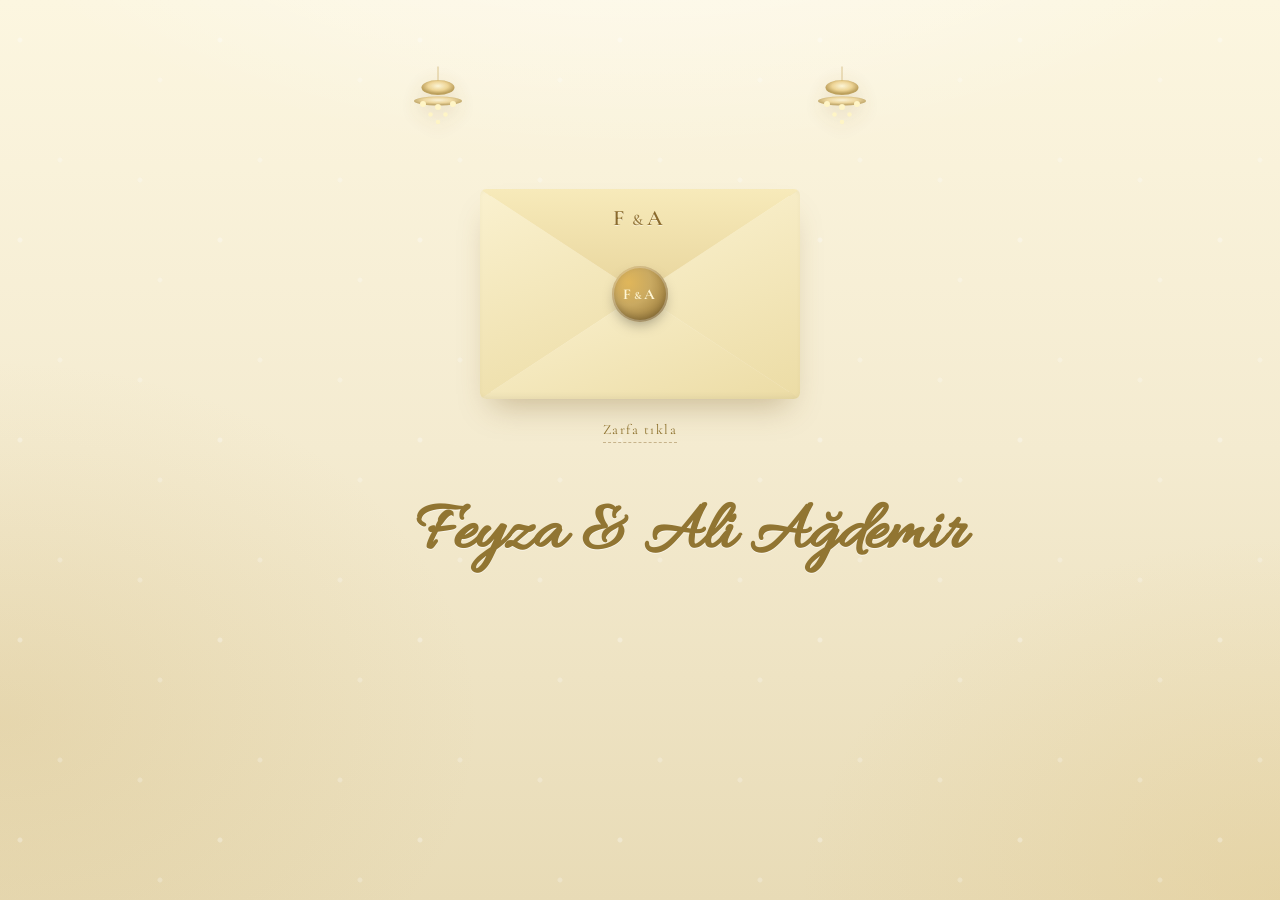
==== commit e5fd2c38: "Music: silent autoplay on load, instant unmute on first interaction" ====
--- a/index.html
+++ b/index.html
@@ -21,8 +21,8 @@
 </head>
 <body>
 
-    <!-- Background music (mobil veri tasarrufu için sadece metadata) -->
-    <audio id="bgMusic" loop preload="metadata" playsinline webkit-playsinline>
+    <!-- Background music — sessiz autoplay, ilk dokunuşta sese açılır -->
+    <audio id="bgMusic" loop preload="auto" muted playsinline webkit-playsinline autoplay>
         <source src="assets/music.mp3" type="audio/mpeg">
     </audio>
 
--- a/css/styles.css
+++ b/css/styles.css
@@ -1,19 +1,21 @@
 /* ============================================================
    Feyza & Ali — Nişan Davetiyesi
-   Renk paleti: krem / pembe / rose gold / koyu kahve
+   Renk paleti: pür krem & altın (pembe yok)
    ============================================================ */
 
 :root {
-    /* Krem paleti */
-    --bg-1: #f5ead4;
-    --bg-2: #faf3e2;
-    --bg-3: #ecddbe;
-    --paper: #fbf4e6;
-    --paper-2: #efe0c4;
-
-    /* Vurgu — pembe tonlar kaldırıldı, krem & altın */
-    --rose: #c9b189;
-    --rose-dark: #9a7c47;
+    /* Pür krem tonları (sarı temelli, kırmızı/pembe undertone yok) */
+    --bg-1: #f4ebd0;
+    --bg-2: #fbf5e0;
+    --bg-3: #e8dbb6;
+    --paper: #fcf6e2;
+    --paper-2: #ede0bd;
+    --cream-soft: #f3e8c4;
+    --cream-warm: #ead8a8;
+
+    /* Vurgu — tamamı altın/krem */
+    --rose: #cfbb85;
+    --rose-dark: #8c6f2a;
     --gold: #c9a961;
     --gold-dark: #8a6a2c;
     --ink: #5d4a2e;
@@ -42,9 +44,9 @@
     min-height: 100vh;
     background:
         radial-gradient(1200px 600px at 50% -200px, rgba(255,255,255,0.7), transparent 60%),
-        radial-gradient(800px 600px at 100% 100%, rgba(235,210,160,0.45), transparent 60%),
-        radial-gradient(800px 600px at 0% 80%, rgba(201,169,97,0.22), transparent 60%),
-        linear-gradient(180deg, #fbf4e4 0%, #f5ead4 40%, #ecddbe 100%);
+        radial-gradient(800px 600px at 100% 100%, rgba(225,200,140,0.40), transparent 60%),
+        radial-gradient(800px 600px at 0% 80%, rgba(201,169,97,0.20), transparent 60%),
+        linear-gradient(180deg, #fcf6e0 0%, #f4ebd0 50%, #e8dbb6 100%);
     background-attachment: fixed;
     position: relative;
 }
@@ -106,11 +108,26 @@
     padding-bottom: 40px;
 }
 
-/* İki sayfa arasına ince bir ayraç */
+/* Sayfa 2 — başta gizli, zarf açılınca belirir */
 .page-2 {
+    display: none;
     border-top: 1px dashed rgba(154, 124, 71, 0.30);
     padding-top: 18px;
     margin-top: 8px;
+}
+.page-2.revealed {
+    display: block;
+    animation: revealSlide 0.9s cubic-bezier(.22,1,.36,1);
+}
+@keyframes revealSlide {
+    from {
+        opacity: 0;
+        transform: translateY(28px);
+    }
+    to {
+        opacity: 1;
+        transform: translateY(0);
+    }
 }
 
 @keyframes fadeIn {
@@ -151,11 +168,11 @@
 .envelope-back {
     position: absolute;
     inset: 0;
-    background: linear-gradient(160deg, #f7e5d3 0%, #ecd1ba 100%);
+    background: linear-gradient(160deg, #f5e8c4 0%, #ead8a8 100%);
     border-radius: 6px;
     box-shadow:
         inset 0 0 0 1px rgba(255,255,255,0.5),
-        0 18px 30px -12px rgba(120,80,30,0.35);
+        0 18px 30px -12px rgba(120,90,30,0.35);
 }
 
 /* Yan kapaklar */
@@ -163,7 +180,7 @@
 .envelope-front-right,
 .envelope-front-bottom {
     position: absolute;
-    background: linear-gradient(160deg, #fbf0e0, #efd7c0);
+    background: linear-gradient(160deg, #faf1cf, #ecdca5);
     z-index: 4;
 }
 .envelope-front-left {
@@ -189,7 +206,7 @@
 .envelope-flap {
     position: absolute;
     inset: 0 0 50% 0;
-    background: linear-gradient(180deg, #f9ead8, #ecd2bb);
+    background: linear-gradient(180deg, #f7eaba, #e8d59c);
     clip-path: polygon(0 0, 100% 0, 50% 100%);
     transform-origin: top center;
     transform: rotateX(0deg);
@@ -263,7 +280,7 @@
 .letter {
     position: absolute;
     inset: 6px;
-    background: linear-gradient(180deg, #fffaf2, #f6e7d4);
+    background: linear-gradient(180deg, #fffbe8, #f5ead0);
     border-radius: 4px;
     box-shadow: inset 0 0 0 1px rgba(201,169,97,0.4), 0 1px 0 rgba(0,0,0,0.04);
     z-index: 2;
@@ -331,7 +348,7 @@
 }
 
 .card {
-    background: linear-gradient(180deg, var(--paper) 0%, #f4e4cf 100%);
+    background: linear-gradient(180deg, var(--paper) 0%, #f0e3bc 100%);
     border-radius: 14px;
     padding: 28px 22px;
     text-align: center;
@@ -530,11 +547,11 @@
     min-width: 130px;
 }
 .rsvp-btn.yes {
-    background: linear-gradient(180deg, #d4a574, #b88a55);
+    background: linear-gradient(180deg, #c9a961, #8a6a2c);
     color: #fff;
 }
 .rsvp-btn.no {
-    background: linear-gradient(180deg, #efe0c4, #d5c197);
+    background: linear-gradient(180deg, #f0e3bc, #d5c084);
     color: #6b552b;
 }
 .rsvp-btn:hover { transform: translateY(-1px); filter: brightness(1.03); }
@@ -636,7 +653,7 @@
 .modal {
     width: 100%;
     max-width: 360px;
-    background: linear-gradient(180deg, #fffaf2, #f6e7d4);
+    background: linear-gradient(180deg, #fffbe8, #f5ead0);
     border-radius: 16px;
     padding: 24px 22px 22px;
     box-shadow: 0 20px 50px -20px rgba(0,0,0,0.5);
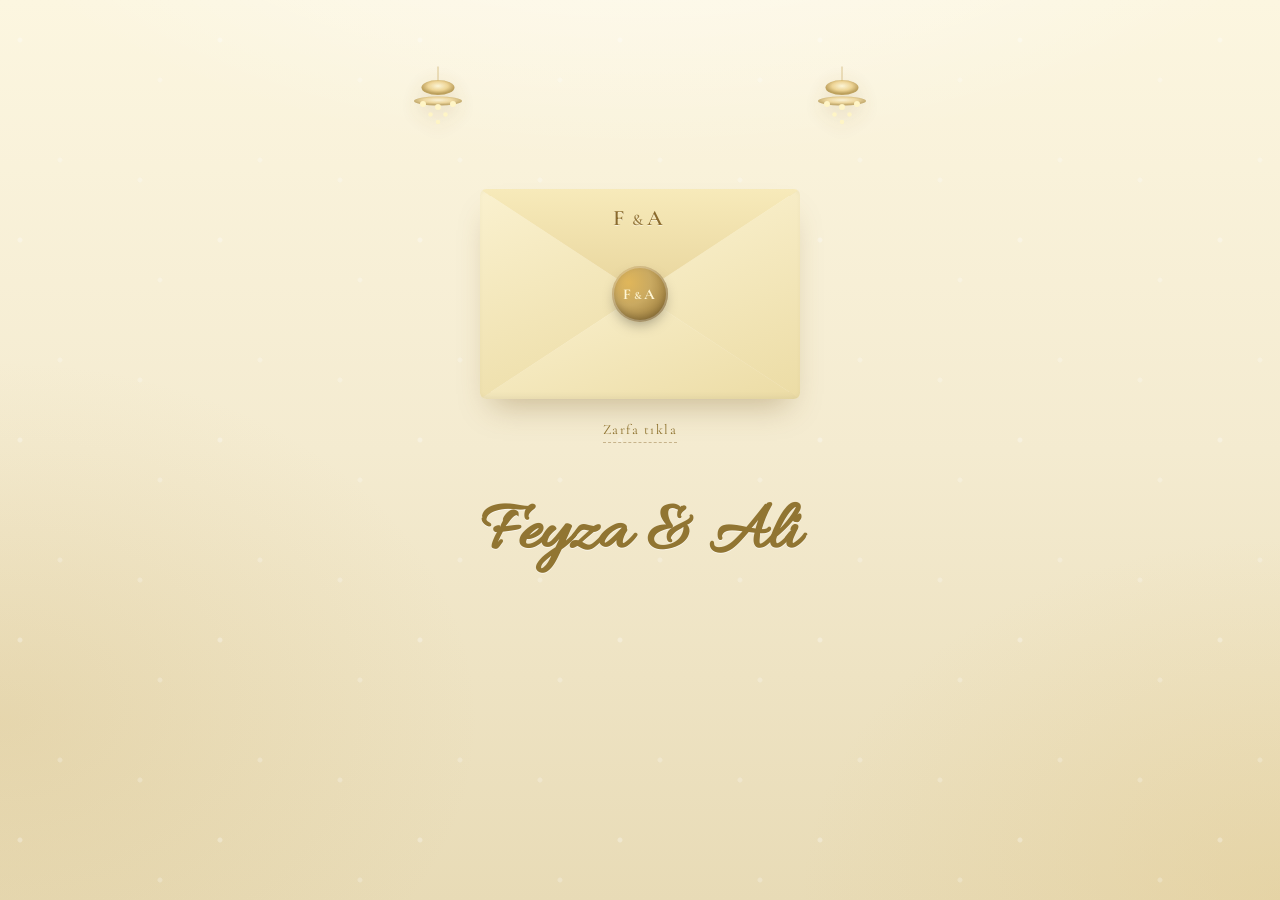
==== commit dcfb0c88: "Simplify music init (silent autoplay + gesture-triggered play); remove 'Ağdemir' from hero text" ====
--- a/index.html
+++ b/index.html
@@ -21,8 +21,8 @@
 </head>
 <body>
 
-    <!-- Background music — sessiz autoplay, ilk dokunuşta sese açılır -->
-    <audio id="bgMusic" loop preload="auto" muted playsinline webkit-playsinline autoplay>
+    <!-- Background music — JS yönetiyor -->
+    <audio id="bgMusic" loop preload="auto" playsinline webkit-playsinline>
         <source src="assets/music.mp3" type="audio/mpeg">
     </audio>
 
@@ -105,7 +105,7 @@
 
                 <p class="hint" id="envelopeHint">Zarfa tıkla</p>
 
-                <h1 class="hero-script">Feyza &amp; Ali Ağdemir</h1>
+                <h1 class="hero-script">Feyza &amp; Ali</h1>
             </div>
         </section>
 
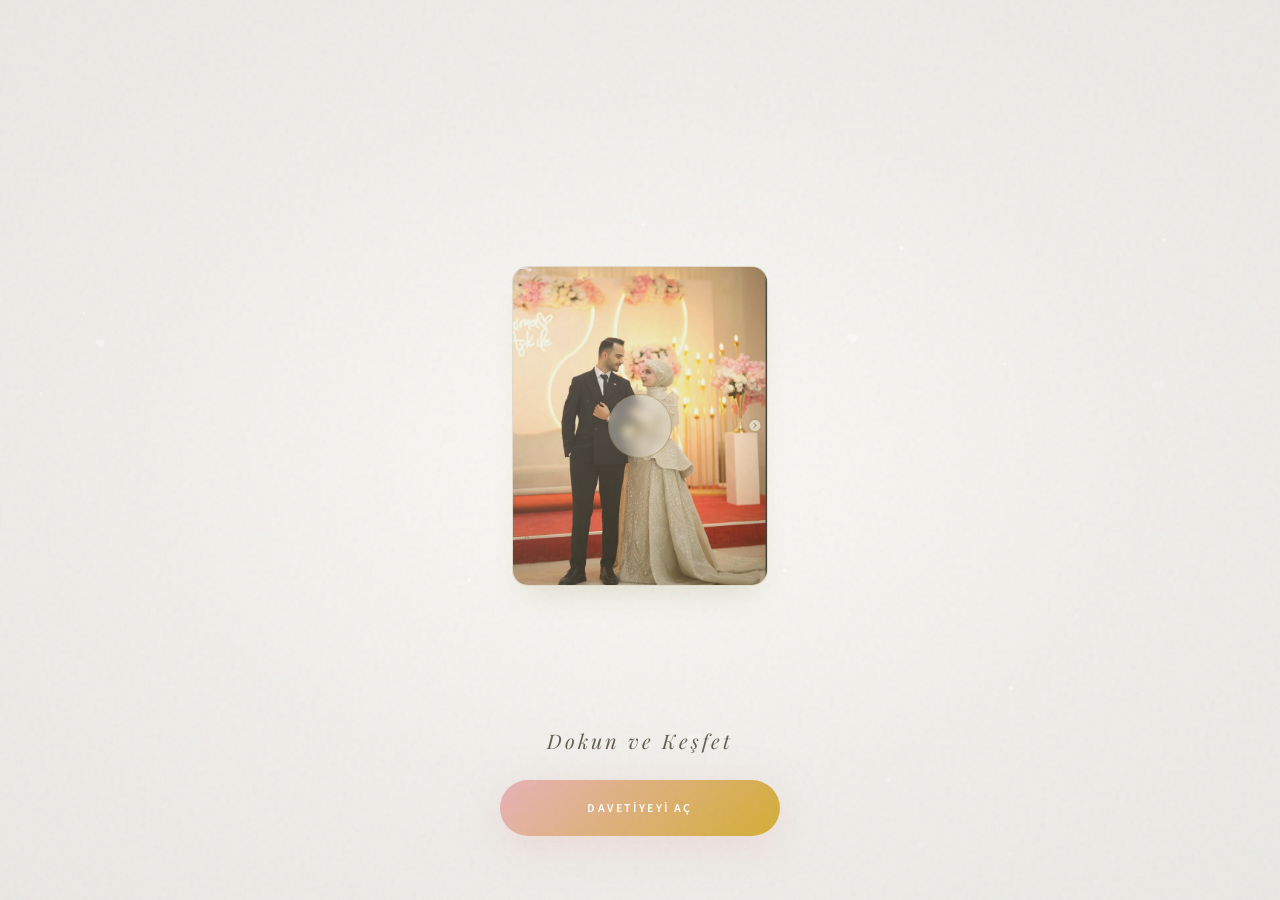
==== commit 1e8489d6: "Update Dockerfile to create 'assets/photos' directory; modify index.html for wedding invitation deta" ====
--- a/index.html
+++ b/index.html
@@ -3,218 +3,315 @@
 <head>
     <meta charset="UTF-8">
     <meta name="viewport" content="width=device-width, initial-scale=1.0, maximum-scale=1.0, user-scalable=no">
-    <meta name="theme-color" content="#f4e4d4">
-    <title>Feyza & Ali — Nişan Davetiyesi</title>
-    <meta name="description" content="Feyza Ağdemir & Ali Ağdemir nişan törenine davetlisiniz.">
-
-    <!-- Open Graph -->
-    <meta property="og:title" content="Feyza & Ali — Nişan Davetiyesi">
-    <meta property="og:description" content="Sevgiyle başlayan yolculuğumuzun ilk adımı için sizi de aramızda görmek isteriz.">
-    <meta property="og:type" content="website">
-
-    <!-- Google Fonts -->
+    <title>Feyza &amp; Ali — Düğün Davetiyesi</title>
+    <meta name="description" content="Feyza Ağdemir &amp; Ali Ağdemir düğün törenine davetlisiniz. 18 Ekim 2026 Pazar, 20.00 — Diva Davet Evi, Şanlıurfa.">
     <link rel="preconnect" href="https://fonts.googleapis.com">
     <link rel="preconnect" href="https://fonts.gstatic.com" crossorigin>
-    <link href="https://fonts.googleapis.com/css2?family=Allura&family=Great+Vibes&family=Cormorant+Garamond:wght@300;400;500;600;700&family=Playfair+Display:wght@400;500;600&display=swap" rel="stylesheet">
-
+    <link href="https://fonts.googleapis.com/css2?family=Great+Vibes&family=Playfair+Display:ital,wght@0,400;0,700;1,400&family=Source+Sans+3:wght@300;400;600&display=swap" rel="stylesheet">
+    <link href="https://fonts.googleapis.com/css2?family=Material+Symbols+Outlined:wght,FILL@100..700,0..1&display=swap" rel="stylesheet">
     <link rel="stylesheet" href="css/styles.css">
 </head>
 <body>
 
-    <!-- Background music — JS yönetiyor -->
-    <audio id="bgMusic" loop preload="auto" playsinline webkit-playsinline>
-        <source src="assets/music.mp3" type="audio/mpeg">
-    </audio>
-
-    <!-- Üst dekoratif şerit -->
-    <div class="top-chandeliers" aria-hidden="true">
-        <div class="chandelier left">
-            <svg viewBox="0 0 80 100" width="60" height="80">
-                <defs>
-                    <radialGradient id="cg1" cx="50%" cy="40%" r="50%">
-                        <stop offset="0%" stop-color="#fff7d6"/>
-                        <stop offset="60%" stop-color="#e9c97a"/>
-                        <stop offset="100%" stop-color="#a8842f"/>
-                    </radialGradient>
-                </defs>
-                <line x1="40" y1="0" x2="40" y2="20" stroke="#c9a961" stroke-width="1"/>
-                <ellipse cx="40" cy="28" rx="22" ry="10" fill="url(#cg1)" opacity="0.85"/>
-                <ellipse cx="40" cy="46" rx="32" ry="6" fill="url(#cg1)" opacity="0.7"/>
-                <circle cx="20" cy="50" r="4" fill="#fff5c2"/>
-                <circle cx="40" cy="54" r="4" fill="#fff5c2"/>
-                <circle cx="60" cy="50" r="4" fill="#fff5c2"/>
-                <circle cx="30" cy="64" r="3" fill="#fff5c2"/>
-                <circle cx="50" cy="64" r="3" fill="#fff5c2"/>
-                <circle cx="40" cy="74" r="3" fill="#fff5c2"/>
-            </svg>
+<!-- ===== AÇILIŞ EKRANI ===== -->
+<div id="splash" class="splash" aria-hidden="false">
+    <div class="texture-overlay"></div>
+    <div class="splash-bg"></div>
+    <canvas id="splash-canvas" aria-hidden="true"></canvas>
+
+    <main class="splash-main">
+        <div class="splash-spacer"></div>
+
+        <div class="splash-visual animate-float">
+            <div class="splash-box">
+                <img src="assets/photos/splash.png" alt="" class="splash-box-img" id="img-splash">
+                <div class="splash-box-glow"></div>
+                <div class="splash-monogram" id="splash-monogram">F&amp;A</div>
+            </div>
         </div>
-        <div class="chandelier right">
-            <svg viewBox="0 0 80 100" width="60" height="80">
-                <use href="#" />
-                <line x1="40" y1="0" x2="40" y2="20" stroke="#c9a961" stroke-width="1"/>
-                <ellipse cx="40" cy="28" rx="22" ry="10" fill="url(#cg1)" opacity="0.85"/>
-                <ellipse cx="40" cy="46" rx="32" ry="6" fill="url(#cg1)" opacity="0.7"/>
-                <circle cx="20" cy="50" r="4" fill="#fff5c2"/>
-                <circle cx="40" cy="54" r="4" fill="#fff5c2"/>
-                <circle cx="60" cy="50" r="4" fill="#fff5c2"/>
-                <circle cx="30" cy="64" r="3" fill="#fff5c2"/>
-                <circle cx="50" cy="64" r="3" fill="#fff5c2"/>
-                <circle cx="40" cy="74" r="3" fill="#fff5c2"/>
-            </svg>
+
+        <div class="splash-action">
+            <p class="splash-hint animate-pulse">Dokun ve Keşfet</p>
+            <button type="button" id="openInvite" class="btn-primary">
+                <span>Davetiyeyi Aç</span>
+            </button>
+        </div>
+    </main>
+</div>
+
+<!-- ===== ANA İÇERİK ===== -->
+<div id="app" class="app hidden">
+    <div class="texture-overlay texture-light"></div>
+    <canvas id="particle-canvas" aria-hidden="true"></canvas>
+
+    <!-- Desktop üst menü -->
+    <header class="header header-desktop">
+        <div class="header-brand font-italic" id="header-brand-desktop">Feyza &amp; Ali</div>
+        <nav class="header-nav">
+            <a href="#story">Hikayemiz</a>
+            <a href="#events">Program</a>
+            <a href="#rsvp">RSVP</a>
+            <a href="#gallery">Galeri</a>
+        </nav>
+    </header>
+
+    <!-- Mobil üst bar -->
+    <header class="header header-mobile">
+        <button type="button" class="icon-btn" id="menuBtn" aria-label="Menü">
+            <span class="material-symbols-outlined">menu</span>
+        </button>
+        <div class="header-brand font-italic" id="header-brand-mobile">Feyza &amp; Ali</div>
+        <div class="header-spacer"></div>
+    </header>
+
+    <!-- Mobil menü -->
+    <div class="mobile-menu hidden" id="mobileMenu">
+        <nav>
+            <a href="#story">Hikayemiz</a>
+            <a href="#events">Tören &amp; Kutlama</a>
+            <a href="#countdown">Geri Sayım</a>
+            <a href="#rsvp">Lütfen Yanıtlayın</a>
+            <a href="#gallery">Anılarımız</a>
+        </nav>
+    </div>
+
+    <div class="layout">
+        <!-- Sol: Hero (desktop sticky) -->
+        <aside class="hero-column">
+            <section id="hero" class="hero">
+                <div class="hero-bg">
+                    <img src="assets/photos/hero.png" alt="" class="hero-bg-img" id="img-hero">
+                    <div class="hero-bg-overlay"></div>
+                </div>
+
+                <div class="hero-content reveal">
+                    <p class="hero-label">Düğünümüze Davetlisiniz</p>
+                    <h1 class="hero-names">
+                        <span id="hero-bride">Feyza</span>
+                        <span class="hero-amp">&amp;</span>
+                        <span id="hero-groom">Ali</span>
+                    </h1>
+                    <div class="hero-date-row">
+                        <span class="hero-line"></span>
+                        <p class="hero-date" id="hero-date">18 Ekim 2026 Pazar • 20.00 • Şanlıurfa</p>
+                        <span class="hero-line"></span>
+                    </div>
+                </div>
+
+                <div class="hero-scroll reveal" style="--delay: 0.3s">
+                    <p class="scroll-label">Hikayemiz</p>
+                    <div class="scroll-line"></div>
+                </div>
+
+                <!-- Desktop: çift portresi + mini geri sayım -->
+                <div class="hero-desktop-only">
+                    <div class="hero-portrait">
+                        <img src="assets/photos/couple.png" alt="" id="img-couple">
+                    </div>
+                    <div class="hero-countdown-mini">
+                        <p class="mini-countdown-label">Büyük Güne Kalan</p>
+                        <div class="mini-countdown" id="mini-countdown"></div>
+                    </div>
+                </div>
+            </section>
+        </aside>
+
+        <!-- Sağ: Scroll bölümleri -->
+        <div class="content-column">
+
+            <!-- Aşk Hikâyemiz -->
+            <section id="story" class="section reveal">
+                <h2 class="section-title">Aşk Hikâyemiz</h2>
+
+                <div class="timeline">
+                    <div class="timeline-line"></div>
+
+                    <article class="milestone">
+                        <div class="timeline-dot"></div>
+                        <div class="milestone-photo milestone-photo-left">
+                            <img src="assets/photos/story-isteme.png" alt="İsteme" id="img-story-isteme">
+                        </div>
+                        <div class="milestone-text milestone-text-right">
+                            <h3>İsteme</h3>
+                            <p>Ailelerimizin huzurunda kalplerimiz bir araya geldi.</p>
+                        </div>
+                    </article>
+
+                    <article class="milestone">
+                        <div class="timeline-dot"></div>
+                        <div class="milestone-photo milestone-photo-right">
+                            <img src="assets/photos/story-nisan-1.png" alt="Nişan" id="img-story-nisan-1">
+                        </div>
+                        <div class="milestone-text milestone-text-left">
+                            <h3>Nişan</h3>
+                            <p>Sevgiyle başlayan hikâyemiz nişanla taçlandı.</p>
+                        </div>
+                    </article>
+
+                    <article class="milestone milestone-center">
+                        <div class="timeline-dot"></div>
+                        <div class="milestone-photo milestone-photo-arch">
+                            <img src="assets/photos/story-nisan-2.png" alt="Nişan töreni" id="img-story-nisan-2">
+                        </div>
+                        <div class="milestone-text milestone-text-center">
+                            <h3>Nişan Töreni</h3>
+                            <p>Şimdi hikayemizi sizlerle taçlandırıyoruz.</p>
+                        </div>
+                    </article>
+                </div>
+            </section>
+
+            <div class="monogram-divider reveal">
+                <span class="divider-line"></span>
+                <span class="monogram-circle" id="monogram">F&amp;A</span>
+                <span class="divider-line"></span>
+            </div>
+
+            <!-- Tören & Kutlama -->
+            <section id="events" class="section reveal">
+                <h2 class="section-title">Tören &amp; Kutlama</h2>
+                <div class="event-cards" id="event-cards"></div>
+
+                <div class="venue-map reveal" id="venue-map">
+                    <h3 class="venue-map-title" id="venue-map-title">Diva Davet Evi</h3>
+                    <p class="venue-map-address">Mehmetçik Mah. 7053. Sok. 2/1, 63000 Karaköprü / Şanlıurfa</p>
+                    <div class="map-wrap">
+                        <iframe
+                            id="venue-map-iframe"
+                            width="600"
+                            height="450"
+                            style="border:0;"
+                            allowfullscreen=""
+                            loading="lazy"
+                            referrerpolicy="strict-origin-when-cross-origin"
+                            title="Düğün salonu konumu">
+                        </iframe>
+                    </div>
+                    <a href="https://www.google.com/maps/search/?api=1&query=37.15291837944692,38.813335712511"
+                       class="map-link" id="venue-map-link" target="_blank" rel="noopener">
+                        Yol tarifi al
+                    </a>
+                </div>
+            </section>
+
+            <!-- Geri Sayım -->
+            <section id="countdown" class="section reveal">
+                <div class="countdown-header">
+                    <span class="divider-line short"></span>
+                    <h2 class="section-title inline">Geri Sayım</h2>
+                    <span class="divider-line short"></span>
+                </div>
+                <div class="countdown-grid">
+                    <div class="countdown-item">
+                        <span class="cd-num" id="cd-days">0</span>
+                        <span class="cd-label">Gün</span>
+                    </div>
+                    <div class="countdown-item">
+                        <span class="cd-num" id="cd-hours">00</span>
+                        <span class="cd-label">Saat</span>
+                    </div>
+                    <div class="countdown-item">
+                        <span class="cd-num" id="cd-minutes">00</span>
+                        <span class="cd-label">Dakika</span>
+                    </div>
+                    <div class="countdown-item">
+                        <span class="cd-num" id="cd-seconds">00</span>
+                        <span class="cd-label">Saniye</span>
+                    </div>
+                </div>
+            </section>
+
+            <div class="heart-divider reveal">
+                <div class="heart-divider-line"></div>
+                <div class="heart-divider-icon">
+                    <span class="material-symbols-outlined">favorite</span>
+                </div>
+            </div>
+
+            <!-- RSVP -->
+            <section id="rsvp" class="section reveal">
+                <div class="rsvp-header">
+                    <h2 class="section-title">Lütfen Yanıtlayın</h2>
+                    <p class="rsvp-sub">Bu özel günü bizimle paylaşmanız dileğiyle.</p>
+                </div>
+
+                <form class="rsvp-form" id="rsvpForm">
+                    <div class="form-group">
+                        <label for="rsvpAttending">Katılıyor musunuz?</label>
+                        <div class="select-wrap">
+                            <select id="rsvpAttending" required>
+                                <option value="" disabled selected>Lütfen seçiniz</option>
+                                <option value="yes">Evet, mutlulukla!</option>
+                                <option value="no">Maalesef katılamayacağım.</option>
+                            </select>
+                            <span class="material-symbols-outlined">expand_more</span>
+                        </div>
+                    </div>
+                    <div class="form-group">
+                        <label for="rsvpGuests">Kişi sayısı</label>
+                        <input type="number" id="rsvpGuests" min="1" max="10" placeholder="Örn: 2">
+                    </div>
+                    <div class="form-group">
+                        <label for="rsvpNote">Notunuz (isteğe bağlı)</label>
+                        <textarea id="rsvpNote" rows="2" placeholder="Özel diyet gereksinimleri veya mesajınız..."></textarea>
+                    </div>
+                    <button type="submit" class="btn-primary btn-full">
+                        WhatsApp ile Gönder
+                        <span class="material-symbols-outlined">send</span>
+                    </button>
+                </form>
+            </section>
+
+            <!-- Galeri -->
+            <section id="gallery" class="section reveal">
+                <div class="gallery-header">
+                    <h2 class="section-title left">Anılarımız</h2>
+                    <button type="button" class="gallery-link" id="galleryExpand">Tümünü Gör</button>
+                </div>
+                <div class="gallery-track" id="galleryTrack">
+                    <figure class="polaroid rotate-left">
+                        <img src="assets/photos/gallery-1.png" alt="İsteme anımız" id="img-gallery-1">
+                    </figure>
+                    <figure class="polaroid rotate-right">
+                        <img src="assets/photos/gallery-2.png" alt="Nişan anımız" id="img-gallery-2">
+                    </figure>
+                    <figure class="polaroid rotate-left-sm">
+                        <img src="assets/photos/gallery-3.png" alt="Nişan töreni" id="img-gallery-3">
+                    </figure>
+                </div>
+            </section>
+
+            <footer class="site-footer reveal">
+                <p class="footer-quote font-italic">Sizinle kutlamak bizi çok mutlu eder.</p>
+                <p class="footer-date" id="footer-date">18 EKİM 2026</p>
+                <p class="footer-monogram" id="footer-monogram">F&amp;A</p>
+            </footer>
         </div>
     </div>
 
-    <main class="pages">
-
-        <!-- ====== SAYFA 1 ====== -->
-        <section class="page page-1" id="page1">
-            <div class="page1-inner">
-
-                <div class="envelope-stage">
-                    <div class="envelope" id="envelope">
-                        <!-- Arka kart (içerik) -->
-                        <div class="letter">
-                            <div class="letter-content">
-                                <p class="letter-small">— davetlisiniz —</p>
-                                <h2 class="letter-names">Feyza<br><span class="amp">&amp;</span><br>Ali</h2>
-                                <p class="letter-small">nişanlanıyoruz</p>
-                            </div>
-                        </div>
-
-                        <!-- Zarf gövdesi -->
-                        <div class="envelope-back"></div>
-                        <div class="envelope-front-left"></div>
-                        <div class="envelope-front-right"></div>
-                        <div class="envelope-front-bottom"></div>
-
-                        <!-- Üst kapak (açılan) -->
-                        <div class="envelope-flap">
-                            <div class="monogram">
-                                <span class="initial">F</span>
-                                <span class="amp-small">&amp;</span>
-                                <span class="initial">A</span>
-                            </div>
-                        </div>
-
-                        <!-- Mühür -->
-                        <div class="wax-seal" id="waxSeal">
-                            <span>F<small>&amp;</small>A</span>
-                        </div>
-                    </div>
-                </div>
-
-                <p class="hint" id="envelopeHint">Zarfa tıkla</p>
-
-                <h1 class="hero-script">Feyza &amp; Ali</h1>
-            </div>
-        </section>
-
-        <!-- ====== SAYFA 2 ====== -->
-        <section class="page page-2" id="page2">
-            <div class="page2-inner">
-
-                <!-- Üst: Davet kartı -->
-                <article class="card invite-card">
-                    <div class="ornament top" aria-hidden="true"></div>
-                    <h2 class="couple-names">Feyza <span class="amp-script">&amp;</span> Ali</h2>
-                    <p class="event-date">31.05.2026</p>
-                    <p class="event-time">19.00</p>
-
-                    <div class="divider"><span>♥</span></div>
-
-                    <p class="invite-text quote">
-                        “Ve Allah onların kalplerini birbirine ısındırdı…”
-                    </p>
-                    <p class="ayet-ref">Enfal Suresi 63. Ayet</p>
-
-                    <div class="mini-divider" aria-hidden="true"></div>
-
-                    <p class="invite-text">
-                        Sevgiyle başlayan hikâyemizin en güzel adımında,
-                        ailelerimizin kıymetli huzurunda
-                        nişan törenimize teşriflerinizden onur duyarız.
-                    </p>
-                    <div class="ornament bottom" aria-hidden="true"></div>
-                </article>
-
-                <!-- Tören Yeri -->
-                <article class="card venue-card">
-                    <h3 class="section-title">Tören Yeri</h3>
-
-                    <div class="venue-logo">
-                        <img src="assets/diva-logo.png" alt="Diva Davet Evi logosu" loading="lazy">
-                    </div>
-
-                    <p class="venue-address">Mehmetçik Mah. 7053. Sok. 2/1, 63000 Karaköprü / Şanlıurfa</p>
-
-                    <div class="map-wrap">
-                        <iframe
-                            id="venueMap"
-                            src="https://www.google.com/maps?q=Diva+Davet+Evi%2C+Karak%C3%B6pr%C3%BC%2C+%C5%9Eanl%C4%B1urfa&output=embed"
-                            loading="lazy"
-                            referrerpolicy="no-referrer-when-downgrade"
-                            title="Tören yeri haritası">
-                        </iframe>
-                    </div>
-
-                    <a class="map-link" id="mapLink" href="https://www.google.com/maps?q=Diva+Davet+Evi%2C+Karak%C3%B6pr%C3%BC%2C+%C5%9Eanl%C4%B1urfa" target="_blank" rel="noopener">
-                        Konumu haritalarda görün
-                    </a>
-                </article>
-
-                <!-- Geri sayım + RSVP -->
-                <article class="card countdown-card">
-                    <h3 class="section-title">Nişanımıza Son</h3>
-                    <div class="countdown" id="countdown" aria-live="polite">
-                        <div class="cd-item"><span class="cd-num" id="cdDays">0</span><small>Gün</small></div>
-                        <span class="cd-sep">:</span>
-                        <div class="cd-item"><span class="cd-num" id="cdHours">00</span><small>Saat</small></div>
-                        <span class="cd-sep">:</span>
-                        <div class="cd-item"><span class="cd-num" id="cdMins">00</span><small>Dakika</small></div>
-                        <span class="cd-sep">:</span>
-                        <div class="cd-item"><span class="cd-num" id="cdSecs">00</span><small>Saniye</small></div>
-                    </div>
-
-                    <h3 class="section-title rsvp-title">RSVP</h3>
-                    <p class="rsvp-sub">Katılım durumunuzu bizimle paylaşır mısınız?</p>
-                    <div class="rsvp-buttons">
-                        <button class="rsvp-btn yes" data-answer="yes">Katılıyorum</button>
-                        <button class="rsvp-btn no" data-answer="no">Katılamıyorum</button>
-                    </div>
-                </article>
-
-                <footer class="footer-credit">
-                    <span>Feyza &amp; Ali · 31.05.2026</span>
-                </footer>
-            </div>
-        </section>
-    </main>
-
-    <!-- RSVP modal -->
-    <div class="modal-backdrop" id="rsvpModal" role="dialog" aria-modal="true" aria-hidden="true">
-        <div class="modal">
-            <button class="modal-close" id="modalClose" aria-label="Kapat">×</button>
-            <h3 id="rsvpModalTitle">Katılım Bilgisi</h3>
-            <p class="modal-sub" id="rsvpModalSub">Lütfen isim ve kişi sayısını yazınız.</p>
-            <form id="rsvpForm">
-                <label>
-                    <span>Adınız Soyadınız</span>
-                    <input type="text" id="rsvpName" required placeholder="Adınız Soyadınız" autocomplete="name">
-                </label>
-                <label id="rsvpCountLabel">
-                    <span>Kişi Sayısı</span>
-                    <input type="number" id="rsvpCount" min="1" max="10" value="1">
-                </label>
-                <label>
-                    <span>Mesajınız (opsiyonel)</span>
-                    <textarea id="rsvpMessage" rows="3" placeholder="Tebrik / mesaj"></textarea>
-                </label>
-                <button type="submit" class="rsvp-btn yes full">Gönder</button>
-            </form>
-            <p class="modal-info">Mesajınız WhatsApp üzerinden bize iletilecektir.</p>
-        </div>
-    </div>
-
-    <script src="js/script.js"></script>
+    <!-- Mobil alt menü -->
+    <nav class="bottom-nav" id="bottomNav">
+        <a href="#story" class="nav-item active" data-section="story">
+            <span class="material-symbols-outlined filled">auto_stories</span>
+            <span>Hikayemiz</span>
+        </a>
+        <a href="#events" class="nav-item" data-section="events">
+            <span class="material-symbols-outlined">calendar_today</span>
+            <span>Program</span>
+        </a>
+        <a href="#rsvp" class="nav-item" data-section="rsvp">
+            <span class="material-symbols-outlined">favorite</span>
+            <span>RSVP</span>
+        </a>
+        <a href="#gallery" class="nav-item" data-section="gallery">
+            <span class="material-symbols-outlined">photo_library</span>
+            <span>Galeri</span>
+        </a>
+    </nav>
+</div>
+
+<div class="toast" id="toast" role="status"></div>
+
+<script src="js/script.js"></script>
 </body>
 </html>
--- a/css/styles.css
+++ b/css/styles.css
@@ -1,783 +1,1201 @@
 /* ============================================================
-   Feyza & Ali — Nişan Davetiyesi
-   Renk paleti: pür krem & altın (pembe yok)
+   Feyza & Ali — Sinematik Düğün Davetiyesi
    ============================================================ */
 
 :root {
-    /* Pür krem tonları (sarı temelli, kırmızı/pembe undertone yok) */
-    --bg-1: #f4ebd0;
-    --bg-2: #fbf5e0;
-    --bg-3: #e8dbb6;
-    --paper: #fcf6e2;
-    --paper-2: #ede0bd;
-    --cream-soft: #f3e8c4;
-    --cream-warm: #ead8a8;
-
-    /* Vurgu — tamamı altın/krem */
-    --rose: #cfbb85;
-    --rose-dark: #8c6f2a;
-    --gold: #c9a961;
-    --gold-dark: #8a6a2c;
-    --ink: #5d4a2e;
-    --ink-soft: #8a7456;
-    --accent: #b89865;
-
-    --font-script: 'Allura', 'Great Vibes', cursive;
-    --font-script-2: 'Great Vibes', cursive;
-    --font-serif: 'Cormorant Garamond', 'Playfair Display', Georgia, serif;
-}
-
-* { box-sizing: border-box; }
-
-html, body {
-    margin: 0;
-    padding: 0;
-    font-family: var(--font-serif);
-    color: var(--ink);
-    background: var(--bg-1);
-    -webkit-font-smoothing: antialiased;
-    -webkit-tap-highlight-color: transparent;
+    --surface: #faf9f5;
+    --background: #faf9f5;
+    --surface-container-low: #f4f4f0;
+    --surface-container-lowest: #ffffff;
+    --surface-container: #efeeea;
+    --surface-container-high: #e9e8e4;
+    --surface-dim: #dbdad6;
+    --primary: #735c00;
+    --primary-container: #d4af37;
+    --primary-fixed: #ffe088;
+    --tertiary-container: #d9a6aa;
+    --tertiary-fixed-dim: #eeb9bd;
+    --secondary: #645e49;
+    --on-surface: #1b1c1a;
+    --on-surface-variant: #4d4635;
+    --on-primary: #ffffff;
+    --on-primary-container: #554300;
+    --outline: #7f7663;
+    --outline-variant: #d0c5af;
+
+    --font-serif: 'Playfair Display', Georgia, serif;
+    --font-sans: 'Source Sans 3', system-ui, sans-serif;
+    --font-script: 'Great Vibes', cursive;
+
+    --container-margin: 2rem;
+    --section-gap: 5rem;
+    --radius-lg: 1rem;
+    --radius-full: 9999px;
+    --nav-h: 5rem;
+    --bottom-nav-h: 5rem;
+    --max-content: 480px;
+}
+
+*, *::before, *::after { box-sizing: border-box; margin: 0; padding: 0; }
+
+html {
+    scroll-behavior: smooth;
+    -webkit-text-size-adjust: 100%;
+}
+
+body {
+    font-family: var(--font-sans);
+    font-size: 16px;
+    line-height: 1.5;
+    color: var(--on-surface);
+    background: var(--background);
     overflow-x: hidden;
-}
-
-body {
-    min-height: 100vh;
-    background:
-        radial-gradient(1200px 600px at 50% -200px, rgba(255,255,255,0.7), transparent 60%),
-        radial-gradient(800px 600px at 100% 100%, rgba(225,200,140,0.40), transparent 60%),
-        radial-gradient(800px 600px at 0% 80%, rgba(201,169,97,0.20), transparent 60%),
-        linear-gradient(180deg, #fcf6e0 0%, #f4ebd0 50%, #e8dbb6 100%);
-    background-attachment: fixed;
-    position: relative;
-}
-
-/* Subtle floral overlay (CSS-only) */
-body::before {
-    content: "";
+    min-height: 100dvh;
+}
+
+body:has(#splash:not(.hidden):not(.closing)) {
+    overflow: hidden;
+}
+
+img {
+    display: block;
+    max-width: 100%;
+    height: auto;
+}
+
+.hidden { display: none !important; }
+
+.font-italic { font-family: var(--font-serif); font-style: italic; color: var(--primary); }
+
+.material-symbols-outlined {
+    font-variation-settings: 'FILL' 0, 'wght' 300, 'GRAD' 0, 'opsz' 24;
+    font-size: 24px;
+    line-height: 1;
+}
+.material-symbols-outlined.filled {
+    font-variation-settings: 'FILL' 1, 'wght' 400, 'GRAD' 0, 'opsz' 24;
+}
+
+/* ===== Texture ===== */
+.texture-overlay {
     position: fixed;
     inset: 0;
     pointer-events: none;
-    background-image:
-        radial-gradient(circle at 10% 20%, rgba(255,255,255,0.5) 0 2px, transparent 3px),
-        radial-gradient(circle at 80% 40%, rgba(255,255,255,0.4) 0 2px, transparent 3px),
-        radial-gradient(circle at 30% 80%, rgba(255,255,255,0.4) 0 2px, transparent 3px),
-        radial-gradient(circle at 70% 90%, rgba(255,255,255,0.4) 0 2px, transparent 3px);
-    background-size: 200px 200px;
-    opacity: 0.6;
-}
-
-/* ===== Üst avizeler ===== */
-.top-chandeliers {
-    position: relative;
+    z-index: 100;
+    opacity: 0.35;
+    mix-blend-mode: multiply;
+    background-image: url("data:image/svg+xml,%3Csvg viewBox='0 0 200 200' xmlns='http://www.w3.org/2000/svg'%3E%3Cfilter id='n'%3E%3CfeTurbulence type='fractalNoise' baseFrequency='0.85' numOctaves='3' stitchTiles='stitch'/%3E%3C/filter%3E%3Crect width='100%25' height='100%25' filter='url(%23n)' opacity='0.15'/%3E%3C/svg%3E");
+}
+.texture-light { opacity: 0.2; z-index: 50; }
+
+/* ===== Splash ===== */
+.splash {
+    position: fixed;
+    inset: 0;
+    z-index: 200;
+    display: flex;
+    flex-direction: column;
+    align-items: center;
+    justify-content: center;
+    overflow: hidden;
+    transition: opacity 0.9s ease, visibility 0.9s ease;
+}
+.splash.closing {
+    opacity: 0;
+    visibility: hidden;
+    pointer-events: none;
+}
+
+.splash-bg {
+    position: absolute;
+    inset: 0;
+    background:
+        radial-gradient(ellipse at center, var(--surface) 0%, var(--surface-container) 55%, var(--surface-container-high) 100%);
+    z-index: 0;
+}
+
+#splash-canvas, #particle-canvas {
+    position: fixed;
+    inset: 0;
+    width: 100%;
+    height: 100%;
+    pointer-events: none;
     z-index: 1;
-    display: flex;
+}
+
+.splash-main {
+    position: relative;
+    z-index: 20;
+    display: flex;
+    flex-direction: column;
+    align-items: center;
     justify-content: space-between;
-    align-items: flex-start;
-    padding: 64px 8px 0;
-    max-width: 480px;
-    margin: 0 auto;
-    pointer-events: none;
-}
-.chandelier {
-    opacity: 0.85;
-    filter: drop-shadow(0 6px 10px rgba(150,110,50,0.25));
-    animation: sway 6s ease-in-out infinite;
-}
-.chandelier.right { animation-delay: -3s; }
-@keyframes sway {
-    0%, 100% { transform: rotate(-2deg); }
-    50% { transform: rotate(2deg); }
-}
-
-/* ===== Sayfa kapsayıcı (dikey akış) ===== */
-.pages {
-    position: relative;
-    z-index: 2;
-    max-width: 480px;
-    margin: 0 auto;
-    padding: 8px 16px 40px;
-}
-
-.page {
-    display: block;
-    animation: fadeIn 0.6s ease;
-}
-
-/* Sayfa 1 — doğal yükseklik, alttan biraz boşluk */
-.page-1 {
-    padding-bottom: 40px;
-}
-
-/* Sayfa 2 — başta gizli, zarf açılınca belirir */
-.page-2 {
-    display: none;
-    border-top: 1px dashed rgba(154, 124, 71, 0.30);
-    padding-top: 18px;
-    margin-top: 8px;
-}
-.page-2.revealed {
-    display: block;
-    animation: revealSlide 0.9s cubic-bezier(.22,1,.36,1);
-}
-@keyframes revealSlide {
-    from {
-        opacity: 0;
-        transform: translateY(28px);
-    }
-    to {
-        opacity: 1;
-        transform: translateY(0);
-    }
-}
-
-@keyframes fadeIn {
-    from { opacity: 0; transform: translateY(8px); }
-    to   { opacity: 1; transform: translateY(0); }
-}
-
-/* Yumuşak scroll davranışı */
-html { scroll-behavior: smooth; }
-
-/* ===== Sayfa 1 ===== */
-.page1-inner {
-    text-align: center;
-    padding-top: 14px;
-}
-
-.envelope-stage {
-    perspective: 1200px;
-    display: flex;
+    width: 100%;
+    max-width: 360px;
+    height: 100%;
+    padding: 4rem var(--container-margin) 2rem;
+}
+
+.splash-spacer { flex: 1; }
+
+.splash-visual {
+    flex: 1;
+    display: flex;
+    align-items: center;
     justify-content: center;
-    margin: 18px 0 8px;
-}
-
-.envelope {
-    --w: 280px;
-    --h: 180px;
-    position: relative;
-    width: var(--w);
-    height: var(--h);
-    cursor: pointer;
-    transform-style: preserve-3d;
-    transition: transform 0.6s cubic-bezier(.22,1,.36,1);
-}
-
-.envelope.opened { transform: translateY(-12px); }
-
-/* Arka gövde */
-.envelope-back {
-    position: absolute;
-    inset: 0;
-    background: linear-gradient(160deg, #f5e8c4 0%, #ead8a8 100%);
-    border-radius: 6px;
-    box-shadow:
-        inset 0 0 0 1px rgba(255,255,255,0.5),
-        0 18px 30px -12px rgba(120,90,30,0.35);
-}
-
-/* Yan kapaklar */
-.envelope-front-left,
-.envelope-front-right,
-.envelope-front-bottom {
-    position: absolute;
-    background: linear-gradient(160deg, #faf1cf, #ecdca5);
-    z-index: 4;
-}
-.envelope-front-left {
-    inset: 0 50% 0 0;
-    clip-path: polygon(0 0, 100% 50%, 0 100%);
-    border-radius: 6px 0 0 6px;
-    box-shadow: inset -2px 0 6px rgba(0,0,0,0.06);
-}
-.envelope-front-right {
-    inset: 0 0 0 50%;
-    clip-path: polygon(100% 0, 0 50%, 100% 100%);
-    border-radius: 0 6px 6px 0;
-    box-shadow: inset 2px 0 6px rgba(0,0,0,0.06);
-}
-.envelope-front-bottom {
-    inset: 50% 0 0 0;
-    clip-path: polygon(0 100%, 50% 0, 100% 100%);
-    border-radius: 0 0 6px 6px;
-    box-shadow: inset 0 -2px 6px rgba(0,0,0,0.06);
-}
-
-/* Üst kapak (açılan) */
-.envelope-flap {
-    position: absolute;
-    inset: 0 0 50% 0;
-    background: linear-gradient(180deg, #f7eaba, #e8d59c);
-    clip-path: polygon(0 0, 100% 0, 50% 100%);
-    transform-origin: top center;
-    transform: rotateX(0deg);
-    transition: transform 0.9s cubic-bezier(.22,1,.36,1);
-    z-index: 6;
-    border-radius: 6px 6px 0 0;
-    display: flex;
-    align-items: flex-start;
-    justify-content: center;
-    padding-top: 18px;
-    box-shadow: inset 0 -1px 0 rgba(180,140,80,0.25);
-}
-.envelope.opened .envelope-flap {
-    transform: rotateX(-180deg);
-    z-index: 1;
-}
-
-.monogram {
-    font-family: var(--font-serif);
-    font-weight: 600;
-    font-size: 22px;
-    letter-spacing: 4px;
-    text-transform: uppercase;
-    color: var(--gold-dark);
-    line-height: 1;
-    display: inline-flex;
-    align-items: baseline;
-    gap: 2px;
-    text-shadow: 0 1px 0 rgba(255,255,255,0.6);
-}
-.monogram .amp-small {
-    font-size: 16px;
-    letter-spacing: 0;
-    opacity: 0.85;
-    margin: 0 2px;
-}
-
-/* Mühür */
-.wax-seal {
-    position: absolute;
-    left: 50%;
-    top: 50%;
-    width: 56px;
-    height: 56px;
-    border-radius: 50%;
-    background: radial-gradient(circle at 30% 30%, #e0b65a 0%, #c9a961 40%, #8a6a2c 100%);
-    box-shadow:
-        inset 0 0 0 2px rgba(255,255,255,0.25),
-        inset 0 -4px 8px rgba(0,0,0,0.25),
-        0 6px 14px -4px rgba(0,0,0,0.35);
-    transform: translate(-50%, -50%);
-    display: grid;
-    place-items: center;
-    color: #fff7d6;
-    font-family: var(--font-serif);
-    font-weight: 700;
-    font-size: 15px;
-    letter-spacing: 1.5px;
-    text-transform: uppercase;
-    z-index: 7;
-    transition: transform 0.5s ease, opacity 0.5s ease;
-    pointer-events: none;
-}
-.wax-seal small { font-size: 11px; opacity: 0.85; margin: 0 1px; }
-.envelope.opened .wax-seal {
-    transform: translate(-50%, -50%) scale(0.6);
-    opacity: 0;
-}
-
-/* İçerikteki mektup */
-.letter {
-    position: absolute;
-    inset: 6px;
-    background: linear-gradient(180deg, #fffbe8, #f5ead0);
-    border-radius: 4px;
-    box-shadow: inset 0 0 0 1px rgba(201,169,97,0.4), 0 1px 0 rgba(0,0,0,0.04);
-    z-index: 2;
-    display: flex;
-    align-items: center;
-    justify-content: center;
-    transition: transform 0.9s cubic-bezier(.22,1,.36,1) 0.2s;
-}
-.envelope.opened .letter {
-    transform: translateY(-44px) scale(1.02);
-    z-index: 5;
-}
-.letter-content { text-align: center; padding: 14px 18px; }
-.letter-small {
-    font-family: var(--font-serif);
-    color: var(--ink-soft);
-    font-size: 12px;
-    letter-spacing: 2px;
-    text-transform: lowercase;
-    margin: 4px 0;
-}
-.letter-names {
-    font-family: var(--font-script);
-    color: var(--rose-dark);
-    font-size: 30px;
-    margin: 6px 0;
-    line-height: 0.9;
-}
-.letter-names .amp { font-size: 22px; color: var(--gold-dark); }
-
-/* Hint */
-.hint {
-    margin: 14px 0 6px;
-    font-family: var(--font-serif);
-    color: var(--rose-dark);
-    letter-spacing: 1.5px;
-    font-size: 14px;
-    border-bottom: 1px dashed rgba(154,124,71,0.5);
-    display: inline-block;
-    padding-bottom: 4px;
-    animation: bob 2.2s ease-in-out infinite;
-}
-@keyframes bob {
-    0%, 100% { transform: translateY(0); opacity: 0.95; }
-    50% { transform: translateY(-3px); opacity: 1; }
-}
-
-.hero-script {
-    font-family: var(--font-script);
-    color: var(--rose-dark);
-    font-size: 54px;
-    margin: 50px 0 0;
-    line-height: 1.05;
-    opacity: 0.95;
-    text-shadow: 0 1px 0 rgba(255,255,255,0.6);
-    white-space: nowrap;
-}
-
-/* ===== Sayfa 2 ===== */
-.page2-inner {
-    padding-top: 6px;
-    display: flex;
-    flex-direction: column;
-    gap: 22px;
-}
-
-.card {
-    background: linear-gradient(180deg, var(--paper) 0%, #f0e3bc 100%);
-    border-radius: 14px;
-    padding: 28px 22px;
-    text-align: center;
-    box-shadow:
-        0 10px 30px -16px rgba(120,80,30,0.4),
-        inset 0 0 0 1px rgba(201,169,97,0.25);
-    position: relative;
+    width: 100%;
+    margin-bottom: 3rem;
+}
+
+.splash-box {
+    position: relative;
+    width: 16rem;
+    height: 20rem;
+    border-radius: var(--radius-lg);
     overflow: hidden;
-}
-
-/* Çiçek/dal süslemeleri (CSS) */
-.card::before,
-.card::after {
-    content: "";
-    position: absolute;
-    width: 90px;
-    height: 90px;
-    background-repeat: no-repeat;
-    background-size: contain;
-    opacity: 0.55;
-    pointer-events: none;
-}
-.card::before {
-    top: 6px; left: 6px;
-    background-image: url("data:image/svg+xml;utf8,<svg xmlns='http://www.w3.org/2000/svg' viewBox='0 0 100 100'><g fill='%23c9a961' opacity='0.85'><circle cx='20' cy='25' r='6'/><circle cx='30' cy='15' r='5'/><circle cx='35' cy='28' r='4'/><circle cx='15' cy='15' r='4'/></g><g stroke='%238a6a2c' stroke-width='1' fill='none' opacity='0.55'><path d='M5 60 Q 25 40 45 55 T 80 30'/><path d='M10 75 Q 30 55 55 70'/></g><g fill='%23b89865' opacity='0.6'><circle cx='50' cy='50' r='3'/><circle cx='60' cy='45' r='2.5'/><circle cx='44' cy='60' r='2.5'/></g></svg>");
-    transform: rotate(-10deg);
-}
-.card::after {
-    bottom: 6px; right: 6px;
-    background-image: url("data:image/svg+xml;utf8,<svg xmlns='http://www.w3.org/2000/svg' viewBox='0 0 100 100'><g fill='%23c9a961' opacity='0.85'><circle cx='80' cy='75' r='6'/><circle cx='70' cy='85' r='5'/><circle cx='65' cy='72' r='4'/><circle cx='85' cy='85' r='4'/></g><g stroke='%238a6a2c' stroke-width='1' fill='none' opacity='0.55'><path d='M95 40 Q 75 60 55 45 T 20 70'/><path d='M90 25 Q 70 45 45 30'/></g><g fill='%23b89865' opacity='0.6'><circle cx='50' cy='50' r='3'/><circle cx='40' cy='55' r='2.5'/><circle cx='56' cy='40' r='2.5'/></g></svg>");
-    transform: rotate(170deg);
-}
-
-.ornament {
-    width: 60%;
-    height: 14px;
-    margin: 0 auto 10px;
-    background:
-        radial-gradient(circle at 50% 50%, var(--gold) 0 3px, transparent 4px),
-        linear-gradient(90deg, transparent, var(--gold) 50%, transparent);
-    background-size: 100% 100%, 100% 1px;
-    background-repeat: no-repeat;
-    background-position: center, center;
-    opacity: 0.7;
-}
-.ornament.bottom { margin: 14px auto 0; }
-
-.couple-names {
-    font-family: var(--font-script);
-    color: var(--rose-dark);
-    font-size: 46px;
-    line-height: 1;
-    margin: 4px 0 10px;
-    font-weight: 400;
-}
-.couple-names .amp-script {
-    color: var(--gold-dark);
-    font-size: 38px;
-}
-
-.event-date {
-    font-family: var(--font-serif);
-    font-size: 22px;
-    font-weight: 500;
-    color: var(--ink);
-    margin: 6px 0 0;
-    letter-spacing: 1.5px;
-}
-.event-time {
-    font-family: var(--font-serif);
-    font-size: 18px;
-    color: var(--ink-soft);
-    margin: 2px 0 8px;
-    letter-spacing: 1.5px;
-}
-
-.divider {
-    display: flex;
-    align-items: center;
-    gap: 10px;
-    margin: 14px auto;
-    color: var(--rose);
-}
-.divider::before, .divider::after {
-    content: "";
-    flex: 1;
-    height: 1px;
-    background: linear-gradient(90deg, transparent, rgba(154,124,71,0.5), transparent);
-}
-
-.invite-text {
-    font-family: var(--font-serif);
-    font-size: 16px;
-    color: var(--ink);
-    line-height: 1.65;
-    margin: 12px auto;
-    max-width: 38ch;
-}
-.invite-text.quote {
-    font-style: italic;
-    color: var(--rose-dark);
-    margin-top: 16px;
-    font-size: 17px;
-    line-height: 1.55;
-}
-
-.ayet-ref {
-    font-family: var(--font-serif);
-    font-size: 12px;
-    letter-spacing: 2px;
-    text-transform: uppercase;
-    color: var(--gold-dark);
-    margin: 2px 0 0;
-    opacity: 0.85;
-}
-
-.mini-divider {
-    width: 36px;
-    height: 12px;
-    margin: 18px auto 8px;
-    background:
-        radial-gradient(circle at 50% 50%, var(--gold) 0 2.5px, transparent 3px);
-    background-size: 12px 12px;
-    background-repeat: repeat-x;
-    background-position: center;
-    opacity: 0.75;
-}
-
-/* Geri sayım */
-.section-title {
-    font-family: var(--font-script);
-    color: var(--rose-dark);
-    font-weight: 400;
-    font-size: 32px;
-    margin: 0 0 12px;
-    line-height: 1;
-}
-
-.countdown {
-    display: flex;
-    justify-content: center;
-    align-items: flex-end;
-    gap: 4px;
-    margin: 6px 0 6px;
-    color: var(--gold-dark);
-}
-.cd-item {
-    display: flex;
-    flex-direction: column;
-    align-items: center;
-    min-width: 52px;
-}
-.cd-num {
-    font-family: var(--font-serif);
-    font-weight: 600;
-    font-size: 30px;
-    line-height: 1;
-    letter-spacing: 1px;
-    color: var(--ink);
-}
-.cd-item small {
-    margin-top: 4px;
-    font-size: 11px;
-    letter-spacing: 2px;
-    color: var(--ink-soft);
-    text-transform: uppercase;
-}
-.cd-sep {
-    font-family: var(--font-serif);
-    font-size: 26px;
-    color: var(--rose);
-    padding-bottom: 16px;
-}
-
-/* RSVP */
-.rsvp-title { margin-top: 22px; }
-.rsvp-sub { font-size: 14px; color: var(--ink-soft); margin: 0 0 14px; }
-
-.rsvp-buttons {
-    display: flex;
-    gap: 12px;
-    justify-content: center;
-    flex-wrap: wrap;
-    margin-top: 6px;
-}
-.rsvp-btn {
-    border: 0;
-    padding: 10px 22px;
-    border-radius: 999px;
-    font-family: var(--font-serif);
-    font-size: 15px;
-    letter-spacing: 0.5px;
-    cursor: pointer;
-    box-shadow: 0 6px 16px -8px rgba(120,80,30,0.5);
-    transition: transform 0.15s, box-shadow 0.15s, filter 0.2s;
-    min-width: 130px;
-}
-.rsvp-btn.yes {
-    background: linear-gradient(180deg, #c9a961, #8a6a2c);
-    color: #fff;
-}
-.rsvp-btn.no {
-    background: linear-gradient(180deg, #f0e3bc, #d5c084);
-    color: #6b552b;
-}
-.rsvp-btn:hover { transform: translateY(-1px); filter: brightness(1.03); }
-.rsvp-btn:active { transform: translateY(0); }
-.rsvp-btn.full { width: 100%; padding: 12px 16px; }
-
-/* Venue */
-.venue-logo {
-    width: 170px;
-    height: 170px;
-    margin: 14px auto 12px;
-    border-radius: 50%;
-    overflow: hidden;
-    background: #fbf4e6;
-    box-shadow:
-        0 8px 22px -10px rgba(120, 80, 30, 0.45),
-        inset 0 0 0 1px rgba(201, 169, 97, 0.35);
-    position: relative;
-}
-.venue-logo::after {
-    content: "";
-    position: absolute;
-    inset: 4px;
-    border-radius: 50%;
-    border: 1px dashed rgba(201, 169, 97, 0.4);
-    pointer-events: none;
-}
-.venue-logo img {
+    border: 1px solid rgba(208, 197, 175, 0.5);
+    box-shadow: 0 18px 30px -12px rgba(115, 92, 0, 0.15);
+    background: var(--surface-container-low);
+}
+
+.splash-box-img {
     width: 100%;
     height: 100%;
     object-fit: cover;
-    display: block;
-}
-.venue-address {
+    opacity: 0.92;
+    mix-blend-mode: multiply;
+}
+
+.splash-box-glow {
+    position: absolute;
+    inset: 0;
+    background: linear-gradient(135deg, rgba(250,249,245,0.2), rgba(212,175,55,0.1));
+    pointer-events: none;
+}
+
+.splash-monogram {
+    position: absolute;
+    inset: 0;
+    display: flex;
+    align-items: center;
+    justify-content: center;
+}
+.splash-monogram::before {
+    content: '';
+    width: 4rem;
+    height: 4rem;
+    border-radius: 50%;
+    border: 1px solid rgba(115, 92, 0, 0.3);
+    background: rgba(250, 249, 245, 0.35);
+    backdrop-filter: blur(4px);
+    position: absolute;
+}
+.splash-monogram {
+    font-family: var(--font-serif);
+    font-style: italic;
+    font-size: 1.25rem;
+    color: var(--primary);
+    z-index: 2;
+}
+
+.splash-action {
+    flex: 1;
+    display: flex;
+    flex-direction: column;
+    align-items: center;
+    justify-content: flex-end;
+    gap: 1.5rem;
+    width: 100%;
+    padding-bottom: 2rem;
+}
+
+.splash-hint {
+    font-family: var(--font-serif);
+    font-style: italic;
+    font-size: 1.25rem;
+    color: var(--on-surface-variant);
+    letter-spacing: 0.15em;
+    opacity: 0.85;
+}
+
+/* ===== Buttons ===== */
+.btn-primary {
+    position: relative;
+    display: inline-flex;
+    align-items: center;
+    justify-content: center;
+    gap: 0.5rem;
+    width: 100%;
+    max-width: 280px;
+    height: 3.5rem;
+    padding: 0 2rem;
+    border: none;
+    border-radius: var(--radius-full);
+    background: linear-gradient(135deg, #E8B4B8 0%, #d4af37 100%);
+    color: var(--on-primary);
+    font-family: var(--font-sans);
+    font-size: 12px;
+    font-weight: 600;
+    letter-spacing: 0.2em;
+    text-transform: uppercase;
+    cursor: pointer;
+    box-shadow: 0 10px 40px rgba(232, 180, 184, 0.35);
+    transition: transform 0.3s ease, filter 0.3s ease;
+    overflow: hidden;
+}
+.btn-primary:hover { transform: scale(1.02); filter: brightness(1.03); }
+.btn-primary:active { transform: scale(0.98); }
+.btn-full { max-width: none; width: 100%; }
+
+/* ===== App ===== */
+.app { position: relative; min-height: 100dvh; }
+
+/* ===== Header ===== */
+.header {
+    position: fixed;
+    top: 0;
+    left: 0;
+    right: 0;
+    z-index: 40;
+    height: var(--nav-h);
+    display: flex;
+    align-items: center;
+    justify-content: space-between;
+    padding: 0 var(--container-margin);
+    background: rgba(250, 249, 245, 0.82);
+    backdrop-filter: blur(20px);
+    -webkit-backdrop-filter: blur(20px);
+}
+.header-desktop { display: none; }
+.header-mobile { display: flex; }
+.header-brand { font-size: 1.25rem; font-weight: 400; }
+.header-spacer { width: 1.5rem; }
+.icon-btn {
+    background: none;
+    border: none;
+    color: var(--primary);
+    cursor: pointer;
+    padding: 0.25rem;
+}
+
+.header-nav {
+    display: flex;
+    gap: 2rem;
+}
+.header-nav a {
+    font-size: 12px;
+    font-weight: 600;
+    letter-spacing: 0.2em;
+    text-transform: uppercase;
+    color: var(--on-surface-variant);
+    text-decoration: none;
+    transition: opacity 0.3s;
+}
+.header-nav a:hover { opacity: 0.7; }
+
+.mobile-menu {
+    position: fixed;
+    top: var(--nav-h);
+    left: 0;
+    right: 0;
+    z-index: 39;
+    background: rgba(250, 249, 245, 0.95);
+    backdrop-filter: blur(16px);
+    padding: 1.5rem var(--container-margin);
+    border-bottom: 1px solid var(--outline-variant);
+}
+.mobile-menu nav {
+    display: flex;
+    flex-direction: column;
+    gap: 1rem;
+}
+.mobile-menu a {
     font-size: 14px;
-    color: var(--ink-soft);
-    margin: 6px 0 14px;
-    max-width: 32ch;
+    letter-spacing: 0.1em;
+    text-transform: uppercase;
+    color: var(--primary);
+    text-decoration: none;
+    padding: 0.5rem 0;
+}
+
+/* ===== Layout ===== */
+.layout {
+    display: flex;
+    flex-direction: column;
+    max-width: 100%;
+    padding-top: var(--nav-h);
+    padding-bottom: calc(var(--bottom-nav-h) + 1rem);
+}
+
+.hero-column { width: 100%; }
+.content-column {
+    width: 100%;
+    max-width: var(--max-content);
+    margin: 0 auto;
+    padding: 0 var(--container-margin);
+    display: flex;
+    flex-direction: column;
+    gap: var(--section-gap);
+}
+
+/* ===== Hero ===== */
+.hero {
+    position: relative;
+    min-height: calc(100dvh - var(--nav-h) - var(--bottom-nav-h));
+    display: flex;
+    flex-direction: column;
+    align-items: center;
+    justify-content: center;
+    text-align: center;
+    overflow: hidden;
+}
+
+.hero-bg {
+    position: absolute;
+    inset: 0;
+    z-index: 0;
+}
+.hero-bg-img {
+    width: 100%;
+    height: 100%;
+    object-fit: cover;
+    opacity: 0.3;
+    mix-blend-mode: multiply;
+}
+.hero-bg-overlay {
+    position: absolute;
+    inset: 0;
+    background: linear-gradient(180deg,
+        rgba(250,249,245,0.4) 0%,
+        rgba(250,249,245,0.2) 40%,
+        rgba(250,249,245,0.85) 100%);
+}
+
+.hero-content {
+    position: relative;
+    z-index: 10;
+    padding: 0 var(--container-margin);
+    margin-top: 2rem;
+}
+
+.hero-label {
+    font-family: var(--font-serif);
+    font-size: 1.5rem;
+    letter-spacing: 0.03em;
+    color: var(--secondary);
+    margin-bottom: 1.5rem;
+}
+
+.hero-names {
+    font-family: var(--font-script);
+    font-size: clamp(3.5rem, 12vw, 4.5rem);
+    line-height: 1.1;
+    color: var(--primary);
+    margin-bottom: 2rem;
+    display: flex;
+    flex-direction: column;
+    align-items: center;
+    gap: 0.25rem;
+}
+.hero-amp {
+    font-size: 2rem;
+    line-height: 1;
+}
+
+.hero-date-row {
+    display: flex;
+    align-items: center;
+    gap: 1rem;
+    justify-content: center;
+}
+.hero-line {
+    width: 3rem;
+    height: 1px;
+    background: rgba(115, 92, 0, 0.3);
+}
+.hero-date {
+    font-size: 1.125rem;
+    font-weight: 300;
+    letter-spacing: 0.15em;
+    text-transform: uppercase;
+    color: var(--on-surface-variant);
+}
+
+.hero-scroll {
+    position: absolute;
+    bottom: 3rem;
+    left: 50%;
+    transform: translateX(-50%);
+    z-index: 10;
+    display: flex;
+    flex-direction: column;
+    align-items: center;
+    gap: 0.5rem;
+}
+.scroll-label {
+    font-size: 12px;
+    font-weight: 600;
+    letter-spacing: 0.2em;
+    text-transform: uppercase;
+    color: var(--secondary);
+}
+.scroll-line {
+    width: 1px;
+    height: 3rem;
+    background: linear-gradient(180deg, var(--secondary), transparent);
+    animation: bounce-line 2s ease-in-out infinite;
+}
+
+.hero-desktop-only { display: none; }
+
+/* ===== Sections ===== */
+.section { padding-top: 0.5rem; }
+
+.section-title {
+    font-family: var(--font-serif);
+    font-size: 2rem;
+    font-weight: 400;
+    letter-spacing: 0.05em;
+    color: var(--primary);
+    text-align: center;
+    margin-bottom: 3rem;
+}
+.section-title.inline { margin-bottom: 0; }
+.section-title.left { text-align: left; margin-bottom: 0; }
+
+/* ===== Timeline ===== */
+.timeline {
+    position: relative;
+    display: flex;
+    flex-direction: column;
+    gap: 4rem;
+}
+.timeline-line {
+    position: absolute;
+    left: 50%;
+    top: 0;
+    bottom: 0;
+    width: 1px;
+    background: rgba(115, 92, 0, 0.3);
+    transform: translateX(-50%);
+}
+.timeline-dot {
+    width: 0.75rem;
+    height: 0.75rem;
+    border-radius: 50%;
+    background: var(--tertiary-container);
+    border: 2px solid var(--surface);
+    box-shadow: 0 0 12px rgba(217, 166, 170, 0.5);
+    margin: 0 auto 1.5rem;
+    position: relative;
+    z-index: 2;
+}
+
+.milestone { position: relative; }
+
+.milestone-photo {
+    width: 8rem;
+    height: 10rem;
+    border-radius: var(--radius-lg);
+    overflow: hidden;
+    border: 0.5px solid var(--outline-variant);
+    box-shadow: 0 8px 24px rgba(115, 92, 0, 0.1);
+    margin-bottom: 1rem;
+}
+.milestone-photo img {
+    width: 100%;
+    height: 100%;
+    object-fit: cover;
+}
+.milestone-photo-left { margin-left: auto; margin-right: calc(50% + 2rem); }
+.milestone-photo-right { margin-right: auto; margin-left: calc(50% + 2rem); }
+.milestone-photo-arch {
+    width: 12rem;
+    height: 12rem;
+    margin: 0 auto 1rem;
+    border-radius: 50% 50% var(--radius-lg) var(--radius-lg);
+}
+
+.milestone-text h3 {
+    font-family: var(--font-serif);
+    font-size: 1.5rem;
+    color: var(--primary);
+    margin-bottom: 0.5rem;
+}
+.milestone-text p {
+    font-size: 1rem;
+    font-style: italic;
+    color: var(--on-surface-variant);
+    line-height: 1.5;
+}
+.milestone-text-right {
+    max-width: 140px;
+    margin-left: calc(50% + 2rem);
+    text-align: left;
+}
+.milestone-text-left {
+    max-width: 140px;
+    margin-right: calc(50% + 2rem);
+    margin-left: auto;
+    text-align: right;
+}
+.milestone-text-center {
+    text-align: center;
+    padding: 0 1rem;
+}
+
+/* ===== Monogram divider ===== */
+.monogram-divider {
+    display: flex;
+    align-items: center;
+    gap: 1rem;
+    padding: 2rem 0;
+}
+.divider-line {
+    flex: 1;
+    height: 1px;
+    background: rgba(115, 92, 0, 0.2);
+}
+.divider-line.short { flex: 0 0 3rem; }
+.monogram-circle {
+    width: 3rem;
+    height: 3rem;
+    border-radius: 50%;
+    border: 1px solid rgba(115, 92, 0, 0.3);
+    display: flex;
+    align-items: center;
+    justify-content: center;
+    font-family: var(--font-serif);
+    font-style: italic;
+    font-size: 1rem;
+    color: var(--primary);
+    flex-shrink: 0;
+}
+
+/* ===== Event cards ===== */
+.event-cards {
+    display: flex;
+    flex-direction: column;
+    gap: 2rem;
+}
+
+.event-card {
+    position: relative;
+    background: rgba(255, 255, 255, 0.8);
+    backdrop-filter: blur(8px);
+    border-radius: var(--radius-lg);
+    padding: 2rem;
+    border: 0.5px solid var(--outline-variant);
+    box-shadow: 0 12px 40px -12px rgba(115, 92, 0, 0.08);
+    text-align: center;
+    overflow: hidden;
+}
+.event-card::before {
+    content: '';
+    position: absolute;
+    inset: 0;
+    background: linear-gradient(135deg, rgba(212,175,55,0.05), transparent);
+    pointer-events: none;
+}
+.event-card .material-symbols-outlined {
+    color: var(--primary);
+    margin-bottom: 1rem;
+}
+.event-card h3 {
+    font-family: var(--font-serif);
+    font-size: 1.5rem;
+    margin-bottom: 0.5rem;
+}
+.event-card .event-time {
+    font-size: 1.125rem;
+    font-weight: 300;
+    color: var(--on-surface-variant);
+    margin-bottom: 0.5rem;
+}
+.event-card .event-venue {
+    font-family: var(--font-serif);
+    font-size: 1.125rem;
+    color: var(--primary);
+    margin-bottom: 0.5rem;
+}
+.event-card .event-address {
+    font-size: 1rem;
+    color: var(--secondary);
+    margin-bottom: 1.5rem;
+    max-width: 220px;
     margin-left: auto;
     margin-right: auto;
     line-height: 1.5;
 }
-
-@media (min-width: 600px) {
-    .venue-logo { width: 200px; height: 200px; }
-}
-
+.event-dress {
+    display: inline-flex;
+    align-items: center;
+    gap: 0.5rem;
+    font-size: 12px;
+    font-weight: 600;
+    letter-spacing: 0.2em;
+    text-transform: uppercase;
+    color: var(--secondary);
+    margin-bottom: 2rem;
+}
+.event-dress .material-symbols-outlined { font-size: 18px; margin: 0; }
+
+.btn-map {
+    display: inline-flex;
+    align-items: center;
+    justify-content: center;
+    padding: 0.75rem 2rem;
+    border-radius: var(--radius-full);
+    font-size: 12px;
+    font-weight: 600;
+    letter-spacing: 0.2em;
+    text-transform: uppercase;
+    text-decoration: none;
+    cursor: pointer;
+    border: none;
+    transition: opacity 0.3s;
+}
+.btn-map.primary {
+    background: linear-gradient(90deg, var(--tertiary-fixed-dim), rgba(212,175,55,0.4));
+    color: var(--on-surface-variant);
+    box-shadow: 0 8px 24px rgba(232, 180, 184, 0.15);
+}
+.btn-map.secondary {
+    background: transparent;
+    border: 1px solid var(--outline-variant);
+    color: var(--primary);
+}
+.btn-map:hover { opacity: 0.85; }
+
+/* ===== Venue map ===== */
+.venue-map {
+    margin-top: 2.5rem;
+    text-align: center;
+}
+.venue-map-title {
+    font-family: var(--font-serif);
+    font-size: 1.5rem;
+    color: var(--primary);
+    margin-bottom: 0.5rem;
+}
+.venue-map-address {
+    font-size: 1rem;
+    color: var(--secondary);
+    line-height: 1.5;
+    max-width: 280px;
+    margin: 0 auto 1.25rem;
+}
 .map-wrap {
     position: relative;
     width: 100%;
-    border-radius: 12px;
+    border-radius: var(--radius-lg);
     overflow: hidden;
-    box-shadow: 0 8px 20px -10px rgba(0,0,0,0.3), inset 0 0 0 1px rgba(201,169,97,0.4);
-    aspect-ratio: 16 / 10;
-    background: #e7d6b8;
+    box-shadow: 0 8px 24px rgba(115, 92, 0, 0.12);
+    border: 0.5px solid var(--outline-variant);
+    aspect-ratio: 4 / 3;
+    background: var(--surface-container);
 }
 .map-wrap iframe {
+    position: absolute;
+    inset: 0;
     width: 100%;
     height: 100%;
     border: 0;
-    display: block;
-}
-
+}
 .map-link {
     display: inline-block;
-    margin-top: 12px;
+    margin-top: 1rem;
+    font-size: 12px;
+    font-weight: 600;
+    letter-spacing: 0.15em;
+    text-transform: uppercase;
+    color: var(--primary);
+    text-decoration: none;
+    border-bottom: 1px dashed rgba(115, 92, 0, 0.45);
+    padding-bottom: 2px;
+    transition: opacity 0.3s;
+}
+.map-link:hover { opacity: 0.75; }
+
+/* ===== Countdown ===== */
+.countdown-header {
+    display: flex;
+    align-items: center;
+    justify-content: center;
+    gap: 1rem;
+    margin-bottom: 2rem;
+}
+
+.countdown-grid {
+    display: grid;
+    grid-template-columns: repeat(4, 1fr);
+    gap: 0.75rem;
+}
+
+.countdown-item {
+    position: relative;
+    border: 1px solid rgba(115, 92, 0, 0.2);
+    background: rgba(255, 255, 255, 0.5);
+    backdrop-filter: blur(4px);
+    border-radius: 0.25rem;
+    padding: 1rem 0.5rem;
+    text-align: center;
+    overflow: hidden;
+}
+.countdown-item::before {
+    content: '';
+    position: absolute;
+    inset: 0;
+    background: linear-gradient(180deg, rgba(255,255,255,0.4), transparent);
+    pointer-events: none;
+}
+.cd-num {
+    display: block;
     font-family: var(--font-serif);
-    color: var(--rose-dark);
+    font-size: clamp(1.75rem, 6vw, 2.25rem);
+    font-weight: 700;
+    color: var(--primary);
+    line-height: 1;
+    position: relative;
+}
+.cd-label {
+    display: block;
+    font-size: 10px;
+    font-weight: 600;
+    letter-spacing: 0.2em;
+    text-transform: uppercase;
+    color: var(--on-surface-variant);
+    margin-top: 0.5rem;
+    position: relative;
+}
+
+.heart-divider {
+    display: flex;
+    justify-content: center;
+    position: relative;
+    height: 4rem;
+}
+.heart-divider-line {
+    position: absolute;
+    top: 50%;
+    left: 50%;
+    transform: translate(-50%, -50%);
+    width: 1px;
+    height: 4rem;
+    background: var(--outline-variant);
+}
+.heart-divider-icon {
+    position: absolute;
+    top: 50%;
+    left: 50%;
+    transform: translate(-50%, -50%);
+    background: var(--surface);
+    padding: 0.5rem;
+    border: 1px solid var(--outline-variant);
+    border-radius: 50%;
+}
+.heart-divider-icon .material-symbols-outlined {
+    font-size: 14px;
+    color: var(--tertiary-container);
+    font-variation-settings: 'FILL' 1;
+}
+
+/* ===== RSVP ===== */
+.rsvp-header {
+    text-align: center;
+    margin-bottom: 2.5rem;
+}
+.rsvp-sub {
+    color: var(--on-surface-variant);
+    margin-top: 0.5rem;
+}
+
+.rsvp-form {
+    position: relative;
+    background: var(--surface-container-lowest);
+    border: 0.5px solid rgba(208, 197, 175, 0.5);
+    border-radius: var(--radius-lg);
+    padding: 1.5rem;
+    box-shadow: 0 2px 12px rgba(115, 92, 0, 0.05);
+    overflow: hidden;
+}
+.rsvp-form::before {
+    content: '';
+    position: absolute;
+    inset: 0;
+    background: linear-gradient(135deg, rgba(217,166,170,0.05), rgba(212,175,55,0.05));
+    pointer-events: none;
+}
+
+.form-group {
+    position: relative;
+    z-index: 1;
+    margin-bottom: 2rem;
+}
+.form-group label {
+    display: block;
+    font-size: 12px;
+    font-weight: 600;
+    letter-spacing: 0.2em;
+    text-transform: uppercase;
+    color: var(--on-surface-variant);
+    margin-bottom: 0.5rem;
+}
+.form-group input,
+.form-group select,
+.form-group textarea {
+    width: 100%;
+    background: transparent;
+    border: none;
+    border-bottom: 1px solid var(--outline-variant);
+    padding: 0.75rem 0;
+    font-family: var(--font-sans);
+    font-size: 1.125rem;
+    font-weight: 300;
+    color: var(--on-surface);
+    outline: none;
+    transition: border-color 0.2s;
+}
+.form-group input:focus,
+.form-group select:focus,
+.form-group textarea:focus {
+    border-color: var(--primary);
+}
+.form-group textarea { resize: none; }
+
+.select-wrap {
+    position: relative;
+}
+.select-wrap select {
+    appearance: none;
+    cursor: pointer;
+    padding-right: 2rem;
+}
+.select-wrap .material-symbols-outlined {
+    position: absolute;
+    right: 0;
+    top: 50%;
+    transform: translateY(-50%);
+    color: var(--outline);
+    pointer-events: none;
+    font-size: 20px;
+}
+
+/* ===== Gallery ===== */
+.gallery-header {
+    display: flex;
+    justify-content: space-between;
+    align-items: flex-end;
+    margin-bottom: 1.5rem;
+}
+.gallery-link {
+    background: none;
+    border: none;
+    border-bottom: 1px solid rgba(127, 118, 99, 0.3);
+    padding-bottom: 2px;
+    font-size: 12px;
+    font-weight: 600;
+    letter-spacing: 0.2em;
+    text-transform: uppercase;
+    color: var(--outline);
+    cursor: pointer;
+    transition: color 0.3s;
+}
+.gallery-link:hover { color: var(--primary); }
+
+.gallery-track {
+    display: flex;
+    gap: 1.5rem;
+    overflow-x: auto;
+    scroll-snap-type: x mandatory;
+    padding-bottom: 3rem;
+    margin: 0 calc(-1 * var(--container-margin));
+    padding-left: var(--container-margin);
+    padding-right: var(--container-margin);
+    scrollbar-width: none;
+}
+.gallery-track::-webkit-scrollbar { display: none; }
+
+.polaroid {
+    flex: 0 0 260px;
+    scroll-snap-align: center;
+    background: var(--surface-container-lowest);
+    padding: 0.75rem;
+    padding-bottom: 2.5rem;
+    border: 0.5px solid var(--surface-container-high);
+    box-shadow: 0 8px 24px rgba(115, 92, 0, 0.08);
+    transition: transform 0.5s ease;
+}
+.polaroid:hover { transform: rotate(0deg) !important; }
+.polaroid img {
+    width: 100%;
+    aspect-ratio: 3/4;
+    object-fit: cover;
+    background: var(--surface-container);
+}
+.rotate-left { transform: rotate(-3deg); }
+.rotate-right { transform: rotate(2deg); margin-top: 1rem; }
+.rotate-left-sm { transform: rotate(-1deg); }
+
+/* ===== Footer ===== */
+.site-footer {
+    text-align: center;
+    padding-bottom: 2rem;
+}
+.footer-quote {
+    font-size: 1.25rem;
+    line-height: 1.6;
+    max-width: 200px;
+    margin: 0 auto 1rem;
+}
+.footer-date {
+    font-size: 12px;
+    font-weight: 600;
+    letter-spacing: 0.2em;
+    color: var(--outline);
+    margin-bottom: 2rem;
+}
+.footer-monogram {
+    font-family: var(--font-serif);
+    font-size: 2.5rem;
+    color: var(--primary-container);
+    opacity: 0.85;
+    font-weight: 300;
+}
+
+/* ===== Bottom nav ===== */
+.bottom-nav {
+    position: fixed;
+    bottom: 0;
+    left: 0;
+    right: 0;
+    z-index: 40;
+    height: var(--bottom-nav-h);
+    display: flex;
+    justify-content: space-around;
+    align-items: center;
+    padding: 0 1rem;
+    padding-bottom: env(safe-area-inset-bottom, 0);
+    background: rgba(250, 249, 245, 0.85);
+    backdrop-filter: blur(20px);
+    box-shadow: 0 -4px 24px rgba(232, 180, 184, 0.15);
+}
+.nav-item {
+    display: flex;
+    flex-direction: column;
+    align-items: center;
+    gap: 0.25rem;
     text-decoration: none;
-    border-bottom: 1px dashed rgba(154,124,71,0.55);
-    padding-bottom: 2px;
-    font-size: 15px;
-}
-.map-link:hover { color: var(--accent); }
-
-.footer-credit {
-    text-align: center;
-    color: var(--ink-soft);
-    font-family: var(--font-script);
-    font-size: 22px;
-    padding: 6px 0 22px;
-    opacity: 0.85;
-}
-
-/* ===== Modal ===== */
-.modal-backdrop {
-    position: fixed;
-    inset: 0;
-    background: rgba(40, 25, 15, 0.55);
-    backdrop-filter: blur(4px);
-    display: none;
-    align-items: center;
-    justify-content: center;
-    z-index: 100;
-    padding: 16px;
-}
-.modal-backdrop.show { display: flex; animation: fadeIn 0.25s ease; }
-
-.modal {
-    width: 100%;
-    max-width: 360px;
-    background: linear-gradient(180deg, #fffbe8, #f5ead0);
-    border-radius: 16px;
-    padding: 24px 22px 22px;
-    box-shadow: 0 20px 50px -20px rgba(0,0,0,0.5);
-    position: relative;
-    text-align: center;
-}
-.modal h3 {
-    font-family: var(--font-script);
-    color: var(--rose-dark);
-    font-weight: 400;
-    font-size: 32px;
-    margin: 0 0 4px;
-}
-.modal-sub { font-size: 14px; color: var(--ink-soft); margin: 0 0 16px; }
-.modal-close {
-    position: absolute;
-    top: 8px; right: 12px;
-    background: transparent;
-    border: 0;
-    font-size: 26px;
-    color: var(--ink-soft);
-    cursor: pointer;
-    line-height: 1;
-    padding: 4px 8px;
-}
-
-.modal form label {
-    display: block;
-    text-align: left;
-    margin-bottom: 12px;
-    font-size: 13px;
-    color: var(--ink-soft);
-    letter-spacing: 0.4px;
-}
-.modal form label span {
-    display: block;
-    margin-bottom: 4px;
-}
-.modal form input,
-.modal form textarea {
-    width: 100%;
-    border: 1px solid rgba(201,169,97,0.5);
-    background: #fffdf8;
-    border-radius: 10px;
-    padding: 10px 12px;
-    font-family: var(--font-serif);
-    font-size: 15px;
-    color: var(--ink);
-    outline: none;
-    transition: border-color 0.15s, box-shadow 0.15s;
-}
-.modal form input:focus,
-.modal form textarea:focus {
-    border-color: var(--gold);
-    box-shadow: 0 0 0 3px rgba(201,169,97,0.22);
-}
-.modal-info { font-size: 12px; color: var(--ink-soft); margin: 10px 0 0; opacity: 0.8; }
+    color: var(--secondary);
+    opacity: 0.6;
+    font-size: 10px;
+    font-weight: 600;
+    letter-spacing: 0.15em;
+    text-transform: uppercase;
+    transition: opacity 0.3s, transform 0.3s;
+}
+.nav-item .material-symbols-outlined { font-size: 22px; }
+.nav-item.active {
+    color: var(--primary);
+    opacity: 1;
+    transform: scale(1.05);
+}
+.nav-item.active .material-symbols-outlined { color: var(--tertiary-container); }
 
 /* ===== Toast ===== */
 .toast {
     position: fixed;
     left: 50%;
-    bottom: 24px;
+    bottom: calc(var(--bottom-nav-h) + 1rem);
     transform: translateX(-50%) translateY(20px);
-    background: rgba(40,25,15,0.9);
+    background: rgba(40, 25, 15, 0.9);
     color: #fff7e8;
-    font-family: var(--font-serif);
+    padding: 0.75rem 1.25rem;
+    border-radius: var(--radius-full);
     font-size: 14px;
-    padding: 10px 18px;
-    border-radius: 999px;
     opacity: 0;
+    pointer-events: none;
     transition: opacity 0.25s, transform 0.25s;
-    z-index: 200;
-    pointer-events: none;
+    z-index: 60;
 }
 .toast.show {
     opacity: 1;
     transform: translateX(-50%) translateY(0);
 }
 
-/* ===== Confetti (kalp yağmuru) ===== */
-.heart-rain {
-    position: fixed;
-    inset: 0;
-    pointer-events: none;
-    overflow: hidden;
-    z-index: 90;
-}
-.heart-rain .heart {
-    position: absolute;
-    top: -10vh;
-    font-size: 18px;
-    color: var(--rose);
-    animation: fall linear forwards;
-    opacity: 0.85;
-}
-@keyframes fall {
-    0% { transform: translateY(0) rotate(0); opacity: 0; }
-    10% { opacity: 1; }
-    100% { transform: translateY(110vh) rotate(360deg); opacity: 0.9; }
-}
-
-/* ===== Responsive ===== */
-@media (min-width: 600px) {
-    .envelope { --w: 320px; --h: 210px; }
-    .hero-script { font-size: 70px; }
-    .couple-names { font-size: 54px; }
-    .cd-num { font-size: 34px; }
-    .cd-item { min-width: 64px; }
+/* ===== Reveal animations ===== */
+.reveal {
+    opacity: 0;
+    transform: translateY(20px);
+    transition: opacity 1s ease, transform 1s ease;
+    transition-delay: var(--delay, 0s);
+}
+.reveal.visible {
+    opacity: 1;
+    transform: translateY(0);
+}
+
+@keyframes float {
+    0%, 100% { transform: translateY(0); }
+    50% { transform: translateY(-10px); }
+}
+.animate-float { animation: float 6s ease-in-out infinite; }
+
+@keyframes pulse-soft {
+    0%, 100% { opacity: 0.8; transform: scale(1); }
+    50% { opacity: 1; transform: scale(1.02); }
+}
+.animate-pulse { animation: pulse-soft 4s ease-in-out infinite; }
+
+@keyframes bounce-line {
+    0%, 100% { transform: translateY(0); opacity: 0.95; }
+    50% { transform: translateY(5px); opacity: 1; }
+}
+
+/* ===== Photo placeholder (fotoğraf yokken) ===== */
+img.photo-missing,
+img[src$=".png"]:not([src*="http"]),
+img[src$=".jpg"]:not([src*="http"]) {
+    object-fit: cover;
+    background:
+        linear-gradient(145deg, var(--surface-container) 0%, var(--surface-container-high) 50%, var(--surface-dim) 100%);
+}
+img.photo-missing {
+    min-height: 120px;
+}
+
+/* ===== Desktop ===== */
+@media (min-width: 900px) {
+    .header-desktop { display: flex; }
+    .header-mobile { display: none; }
+    .mobile-menu { display: none !important; }
+    .bottom-nav { display: none; }
+
+    .layout {
+        flex-direction: row;
+        max-width: 1440px;
+        margin: 0 auto;
+        padding: calc(var(--nav-h) + 2rem) 4rem 4rem;
+        gap: var(--section-gap);
+        padding-bottom: 4rem;
+    }
+
+    .hero-column {
+        width: 42%;
+        position: sticky;
+        top: calc(var(--nav-h) + 2rem);
+        align-self: flex-start;
+        height: calc(100vh - var(--nav-h) - 4rem);
+    }
+
+    .content-column {
+        width: 58%;
+        max-width: none;
+        padding: 0;
+    }
+
+    .hero {
+        min-height: auto;
+        height: 100%;
+        align-items: flex-start;
+        text-align: left;
+        justify-content: flex-start;
+        padding-top: 0;
+    }
+
+    .hero-bg { display: none; }
+    .hero-scroll { display: none; }
+
+    .hero-content {
+        margin-top: 0;
+        padding: 0;
+        text-align: left;
+    }
+
+    .hero-label { font-size: 1.25rem; margin-bottom: 1rem; }
+
+    .hero-names {
+        font-family: var(--font-serif);
+        font-size: 3rem;
+        font-weight: 700;
+        flex-direction: row;
+        flex-wrap: wrap;
+        align-items: baseline;
+        gap: 0.5rem;
+        line-height: 1.15;
+    }
+    .hero-amp {
+        font-family: var(--font-serif);
+        font-size: 2rem;
+        font-weight: 400;
+    }
+
+    .hero-date-row { justify-content: flex-start; }
+
+    .hero-desktop-only {
+        display: block;
+        width: 100%;
+        margin-top: 2rem;
+    }
+
+    .hero-portrait {
+        width: 100%;
+        aspect-ratio: 3/4;
+        border-radius: var(--radius-lg);
+        overflow: hidden;
+        border: 0.5px solid var(--primary-container);
+        box-shadow: 0 20px 50px rgba(115, 92, 0, 0.12);
+        margin-bottom: 1.5rem;
+    }
+    .hero-portrait img {
+        width: 100%;
+        height: 100%;
+        object-fit: cover;
+    }
+
+    .hero-countdown-mini {
+        background: var(--surface-container-low);
+        border: 0.5px solid var(--outline-variant);
+        border-radius: var(--radius-lg);
+        padding: 1.5rem;
+        text-align: center;
+    }
+    .mini-countdown-label {
+        font-size: 12px;
+        font-weight: 600;
+        letter-spacing: 0.2em;
+        text-transform: uppercase;
+        color: var(--primary);
+        margin-bottom: 0.75rem;
+    }
+    .mini-countdown {
+        font-family: var(--font-serif);
+        font-size: 1.5rem;
+        display: flex;
+        justify-content: center;
+        gap: 1rem;
+        align-items: center;
+    }
+    .mini-countdown .unit {
+        display: flex;
+        flex-direction: column;
+        align-items: center;
+    }
+    .mini-countdown .unit span:last-child {
+        font-size: 10px;
+        letter-spacing: 0.15em;
+        color: var(--primary);
+        margin-top: 0.25rem;
+    }
+
+    .milestone-photo-left { margin-right: calc(50% + 2rem); margin-left: auto; }
+    .milestone-photo-right { margin-left: calc(50% + 2rem); margin-right: auto; }
+
+    .toast { bottom: 2rem; }
 }
 
 @media (max-width: 360px) {
-    .envelope { --w: 240px; --h: 160px; }
-    .hero-script { font-size: 40px; }
-    .couple-names { font-size: 40px; }
-    .cd-num { font-size: 24px; }
-    .cd-item { min-width: 44px; }
-    .invite-text { font-size: 15px; }
-    .card { padding: 22px 16px; }
-}
-
-@media (prefers-reduced-motion: reduce) {
-    *, *::before, *::after {
-        animation-duration: 0.001ms !important;
-        transition-duration: 0.001ms !important;
-    }
-}
+    :root { --container-margin: 1.25rem; }
+    .milestone-photo { width: 7rem; height: 9rem; }
+    .milestone-photo-arch { width: 10rem; height: 10rem; }
+}
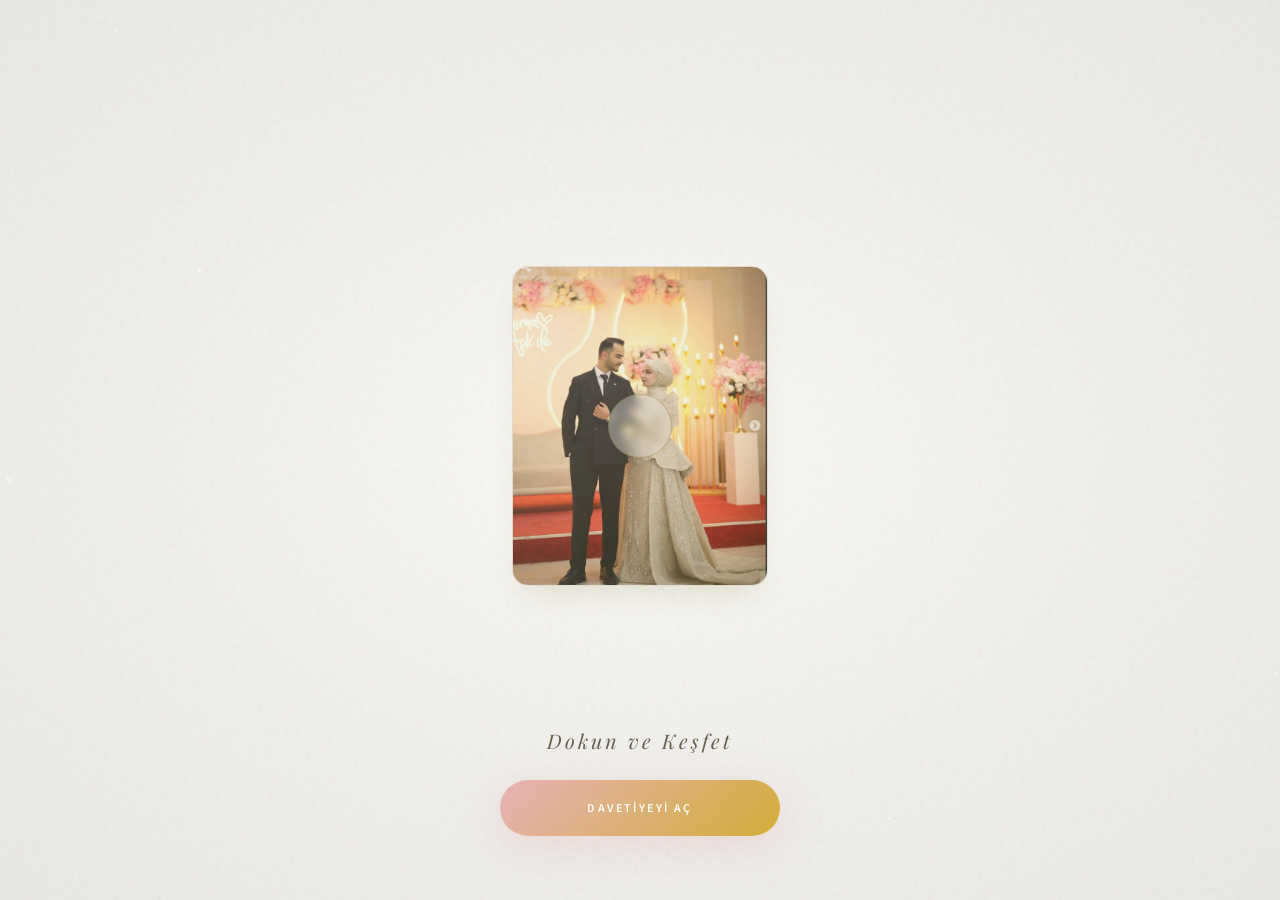
==== commit 491d7a70: "Implement RSVP feature with form submission to server; update wedding details in index.html; modify " ====
--- a/index.html
+++ b/index.html
@@ -4,7 +4,7 @@
     <meta charset="UTF-8">
     <meta name="viewport" content="width=device-width, initial-scale=1.0, maximum-scale=1.0, user-scalable=no">
     <title>Feyza &amp; Ali — Düğün Davetiyesi</title>
-    <meta name="description" content="Feyza Ağdemir &amp; Ali Ağdemir düğün törenine davetlisiniz. 18 Ekim 2026 Pazar, 20.00 — Diva Davet Evi, Şanlıurfa.">
+    <meta name="description" content="Feyza Ağdemir &amp; Ali Ağdemir düğün törenine davetlisiniz. 18 Ekim 2026 Pazar, 20.00 — Beyaz Saray Düğün Salonu, Şanlıurfa.">
     <link rel="preconnect" href="https://fonts.googleapis.com">
     <link rel="preconnect" href="https://fonts.gstatic.com" crossorigin>
     <link href="https://fonts.googleapis.com/css2?family=Great+Vibes&family=Playfair+Display:ital,wght@0,400;0,700;1,400&family=Source+Sans+3:wght@300;400;600&display=swap" rel="stylesheet">
@@ -70,7 +70,7 @@
             <a href="#story">Hikayemiz</a>
             <a href="#events">Tören &amp; Kutlama</a>
             <a href="#countdown">Geri Sayım</a>
-            <a href="#rsvp">Lütfen Yanıtlayın</a>
+            <a href="#rsvp">Mesaj Gönderin</a>
             <a href="#gallery">Anılarımız</a>
         </nav>
     </div>
@@ -128,8 +128,13 @@
 
                     <article class="milestone">
                         <div class="timeline-dot"></div>
-                        <div class="milestone-photo milestone-photo-left">
-                            <img src="assets/photos/story-isteme.png" alt="İsteme" id="img-story-isteme">
+                        <div class="milestone-photos milestone-photos-left">
+                            <div class="milestone-photo">
+                                <img src="assets/photos/story-isteme.png" alt="İsteme" id="img-story-isteme">
+                            </div>
+                            <div class="milestone-photo milestone-photo-offset">
+                                <img src="assets/photos/story-isteme-couple.png" alt="İsteme — Feyza ve Ali" id="img-story-isteme-couple">
+                            </div>
                         </div>
                         <div class="milestone-text milestone-text-right">
                             <h3>İsteme</h3>
@@ -173,7 +178,7 @@
                 <div class="event-cards" id="event-cards"></div>
 
                 <div class="venue-map reveal" id="venue-map">
-                    <h3 class="venue-map-title" id="venue-map-title">Diva Davet Evi</h3>
+                    <h3 class="venue-map-title" id="venue-map-title">Beyaz Saray Düğün Salonu</h3>
                     <p class="venue-map-address">Mehmetçik Mah. 7053. Sok. 2/1, 63000 Karaköprü / Şanlıurfa</p>
                     <div class="map-wrap">
                         <iframe
@@ -228,14 +233,18 @@
                 </div>
             </div>
 
-            <!-- RSVP -->
+            <!-- Mesaj Gönderin -->
             <section id="rsvp" class="section reveal">
                 <div class="rsvp-header">
-                    <h2 class="section-title">Lütfen Yanıtlayın</h2>
-                    <p class="rsvp-sub">Bu özel günü bizimle paylaşmanız dileğiyle.</p>
+                    <h2 class="section-title">Mesaj Gönderin</h2>
+                    <p class="rsvp-sub">Katılım durumunuzu ve varsa mesajınızı bize iletebilirsiniz.</p>
                 </div>
 
                 <form class="rsvp-form" id="rsvpForm">
+                    <div class="form-group">
+                        <label for="rsvpName">Adınız soyadınız</label>
+                        <input type="text" id="rsvpName" required placeholder="Ad Soyad" autocomplete="name">
+                    </div>
                     <div class="form-group">
                         <label for="rsvpAttending">Katılıyor musunuz?</label>
                         <div class="select-wrap">
@@ -247,16 +256,16 @@
                             <span class="material-symbols-outlined">expand_more</span>
                         </div>
                     </div>
+                    <div class="form-group" id="guestsGroup">
+                        <label for="rsvpGuests">Kişi sayısı</label>
+                        <input type="number" id="rsvpGuests" min="1" max="20" placeholder="Örn: 2">
+                    </div>
                     <div class="form-group">
-                        <label for="rsvpGuests">Kişi sayısı</label>
-                        <input type="number" id="rsvpGuests" min="1" max="10" placeholder="Örn: 2">
-                    </div>
-                    <div class="form-group">
-                        <label for="rsvpNote">Notunuz (isteğe bağlı)</label>
-                        <textarea id="rsvpNote" rows="2" placeholder="Özel diyet gereksinimleri veya mesajınız..."></textarea>
-                    </div>
-                    <button type="submit" class="btn-primary btn-full">
-                        WhatsApp ile Gönder
+                        <label for="rsvpNote">Mesajınız (isteğe bağlı)</label>
+                        <textarea id="rsvpNote" rows="3" placeholder="Bizim için bir notunuz var mı?"></textarea>
+                    </div>
+                    <button type="submit" class="btn-primary btn-full" id="rsvpSubmit">
+                        <span class="rsvp-btn-label">Gönder</span>
                         <span class="material-symbols-outlined">send</span>
                     </button>
                 </form>
@@ -301,7 +310,7 @@
         </a>
         <a href="#rsvp" class="nav-item" data-section="rsvp">
             <span class="material-symbols-outlined">favorite</span>
-            <span>RSVP</span>
+            <span>Mesaj</span>
         </a>
         <a href="#gallery" class="nav-item" data-section="gallery">
             <span class="material-symbols-outlined">photo_library</span>
--- a/css/styles.css
+++ b/css/styles.css
@@ -244,7 +244,11 @@
     overflow: hidden;
 }
 .btn-primary:hover { transform: scale(1.02); filter: brightness(1.03); }
-.btn-primary:active { transform: scale(0.98); }
+.btn-primary:disabled {
+    opacity: 0.65;
+    cursor: not-allowed;
+    transform: none;
+}
 .btn-full { max-width: none; width: 100%; }
 
 /* ===== App ===== */
@@ -500,6 +504,25 @@
     overflow: hidden;
     border: 0.5px solid var(--outline-variant);
     box-shadow: 0 8px 24px rgba(115, 92, 0, 0.1);
+}
+.milestone-photos {
+    display: flex;
+    flex-direction: column;
+    gap: 0.75rem;
+    margin-bottom: 1rem;
+}
+.milestone-photos-left {
+    margin-left: auto;
+    margin-right: calc(50% + 2rem);
+}
+.milestone-photo-offset {
+    margin-left: 1.5rem;
+    transform: rotate(2deg);
+}
+.milestone-photos .milestone-photo {
+    margin-bottom: 0;
+}
+.milestone-photo-single {
     margin-bottom: 1rem;
 }
 .milestone-photo img {
